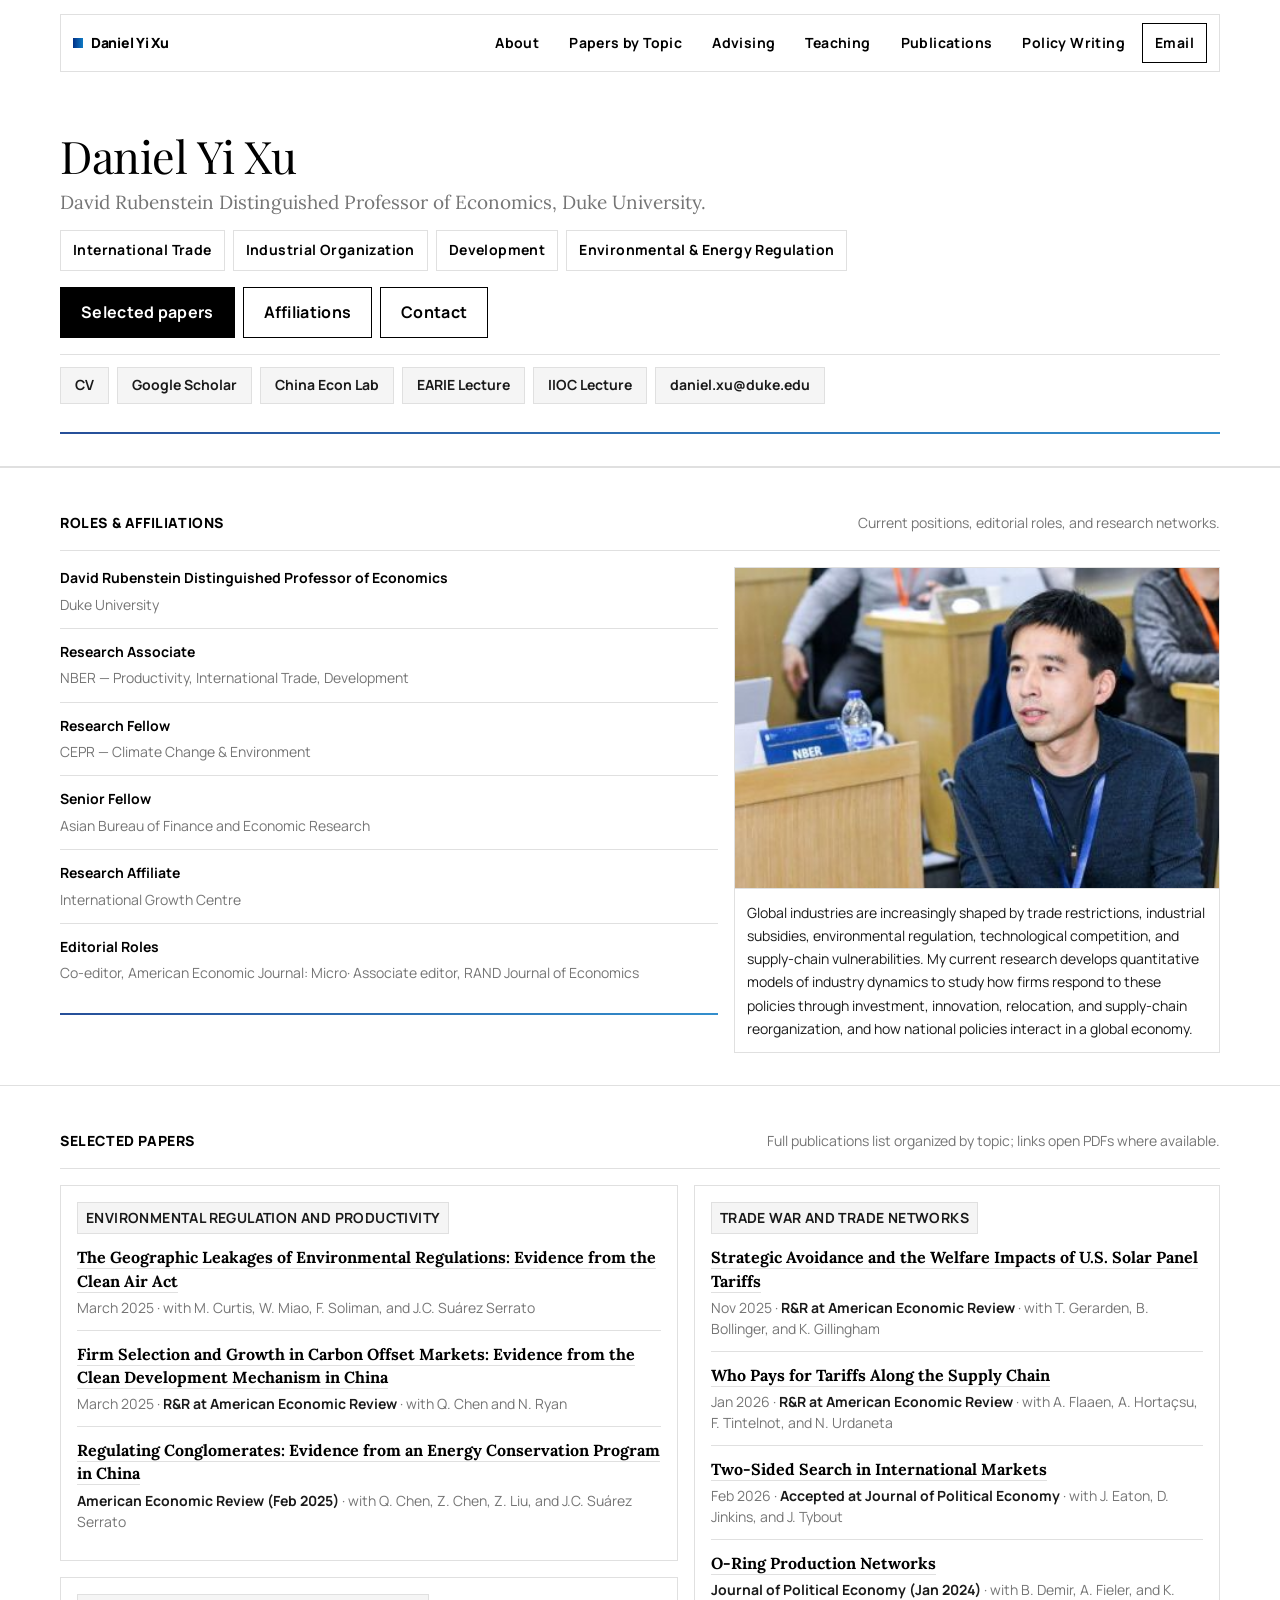
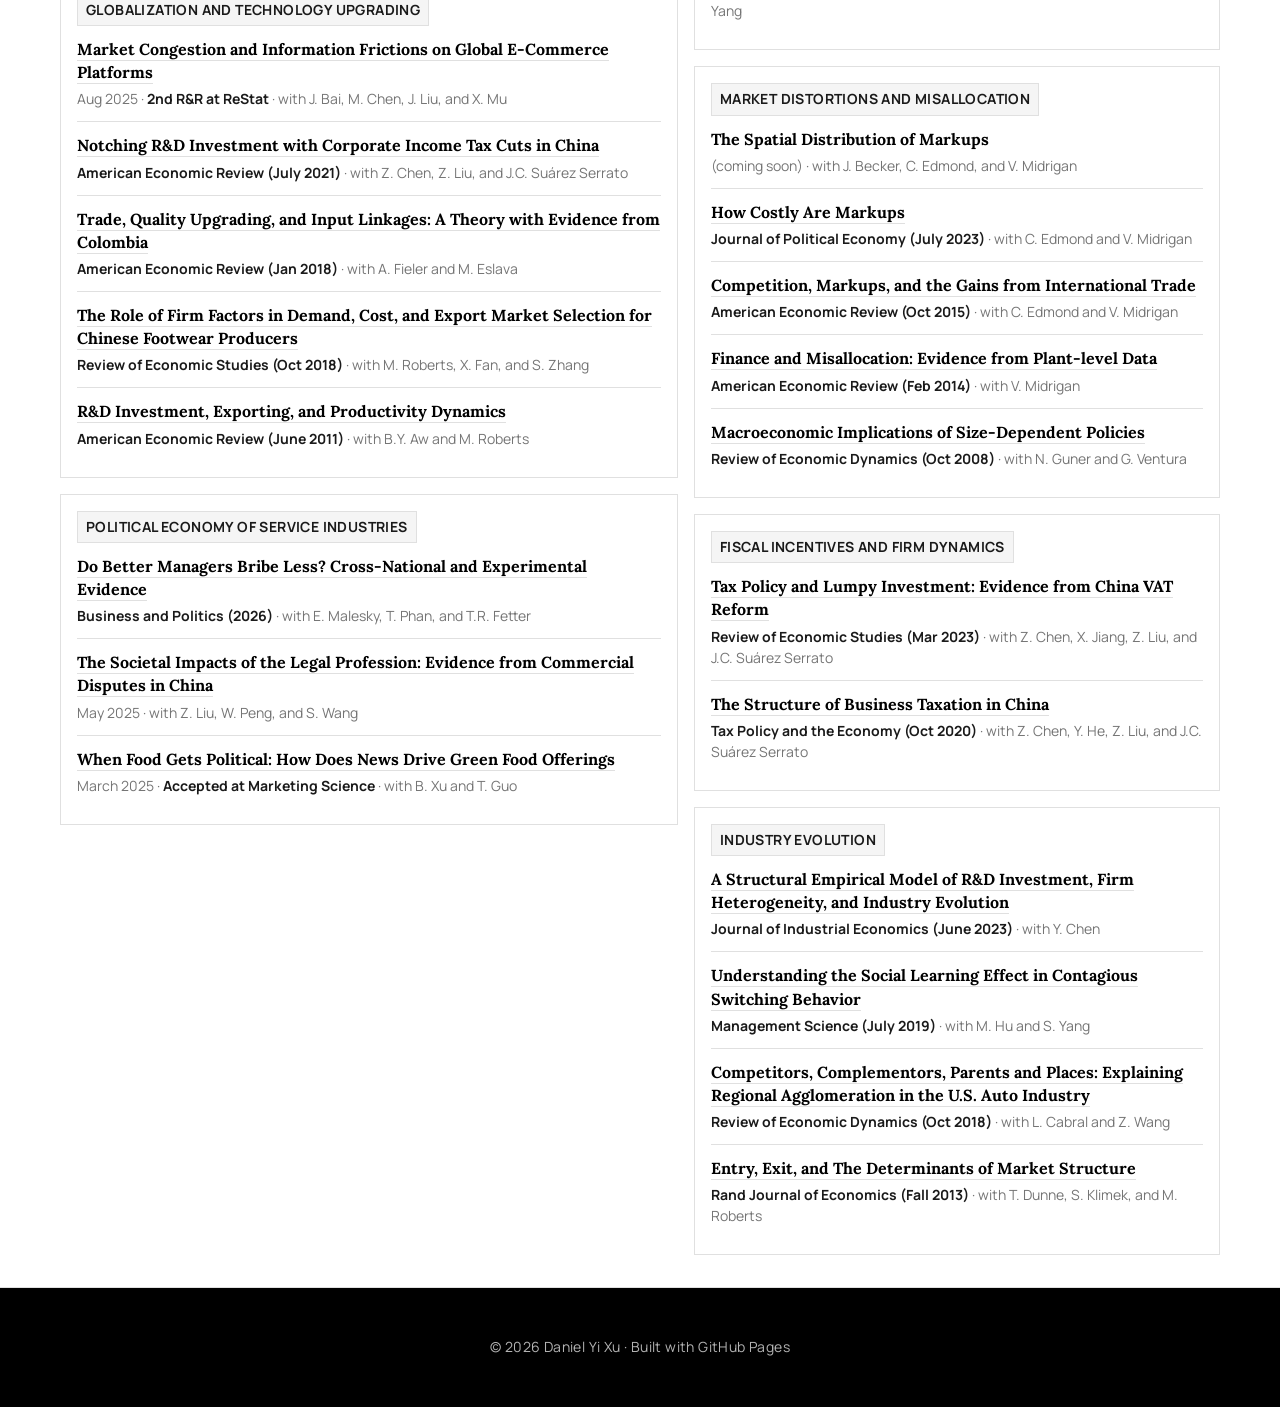
==== index.html @ 1429cb91 "Update homepage bio paragraph New text emphasizes current research on industry dynamics and policy i" ====
<!doctype html>
<html lang="en">
<head>
  <meta charset="utf-8" />
  <meta name="viewport" content="width=device-width,initial-scale=1" />
  <title>Daniel Yi Xu</title>
  <meta name="description" content="Research page of Daniel Yi Xu — International Trade, Industrial Organization, Development, and Environmental/Energy policy." />

  <meta property="og:type" content="website" />
  <meta property="og:title" content="Daniel Yi Xu" />
  <meta property="og:description" content="Research page of Daniel Yi Xu — International Trade, Industrial Organization, Development, and Environmental/Energy policy." />
  <meta property="og:url" content="https://www.danielyixu.com/" />
  <meta property="og:image" content="https://www.danielyixu.com/profile.jpg" />
  <meta name="twitter:card" content="summary" />
  <meta name="twitter:title" content="Daniel Yi Xu" />
  <meta name="twitter:description" content="Research page of Daniel Yi Xu — International Trade, Industrial Organization, Development, and Environmental/Energy policy." />
  <meta name="twitter:image" content="https://www.danielyixu.com/profile.jpg" />

  <link rel="preconnect" href="https://fonts.googleapis.com">
  <link rel="preconnect" href="https://fonts.gstatic.com" crossorigin>
  <link href="https://fonts.googleapis.com/css2?family=Lora:ital,wght@0,400;0,700;1,400&family=Manrope:wght@400;700;800&family=Playfair+Display:wght@400&display=swap" rel="stylesheet">
  <link rel="stylesheet" href="site.css">
</head>

<body>
  <!-- NAV -->
  <header aria-label="Site header">
    <div class="nav-bar">
      <div class="brand">
        <div class="sig" aria-hidden="true"></div>
        <div>
          <strong>Daniel Yi Xu</strong>
        </div>
      </div>

      <nav class="primary" aria-label="Primary navigation">
        <a class="link" href="#about">About</a>
        <a class="link" href="#selected">Papers by Topic</a>
        <a class="link" href="advising.html">Advising</a>
        <a class="link" href="teaching.html">Teaching</a>
        <a class="link" href="publication.html">Publications</a>
        <a class="link" href="vox.html">Policy Writing</a>
        <a class="link cta" href="mailto:daniel.xu@duke.edu">Email</a>
      </nav>

      <button class="menu-btn" id="menuBtn" type="button" aria-expanded="false" aria-controls="menuPanel">
        Menu <span aria-hidden="true">▾</span>
      </button>
    </div>

    <div class="menu-panel" id="menuPanel" role="navigation" aria-label="Mobile navigation">
      <a href="#about">About</a>
      <a href="#selected">Papers by Topic</a>
      <a href="advising.html">Advising</a>
      <a href="teaching.html">Teaching</a>
      <a href="publication.html">Publications</a>
      <a href="vox.html">Policy Writing</a>
      <a href="mailto:daniel.xu@duke.edu">Email</a>
    </div>
  </header>

  <!-- HERO -->
  <section class="page-hero" id="about" aria-label="Hero">
    <div class="wrap">
      <h1>Daniel Yi Xu</h1>
      <p class="subtitle">David Rubenstein Distinguished Professor of Economics, Duke University.</p>
  
      <div class="chips" aria-label="Research areas">
        <span class="chip">International Trade</span>
        <span class="chip">Industrial Organization</span>
        <span class="chip">Development</span>
        <span class="chip">Environmental &amp; Energy Regulation</span>
      </div>
  
      <div class="cta-row" aria-label="Primary actions">
        <a class="btn primary" href="#selected">Selected papers</a>
        <a class="btn" href="#roles">Affiliations</a>
        <a class="btn" href="mailto:daniel.xu@duke.edu">Contact</a>
      </div>
  
      <div class="quick-links" aria-label="Quick links">
        <a href="https://www.dropbox.com/scl/fi/76xv6l2modtq552n6atn6/CV-2025.pdf?rlkey=frd6xunjg8irxploxwblpm6ug&dl=0" target="_blank" rel="noopener">CV</a>
        <a href="https://scholar.google.com/citations?hl=en&user=yP1gSLEAAAAJ" target="_blank" rel="noopener">Google Scholar</a>
        <a href="https://chinaeconlab.org/" target="_blank" rel="noopener">China Econ Lab</a>
        <a href="https://www.dropbox.com/scl/fi/tnbmuvip0dgphobhp3ech/EARIE_2025.pdf?rlkey=k5ytcyd1pe9dzypoe61h0j3s8&dl=0" target="_blank" rel="noopener">EARIE Lecture</a>
        <a href="https://www.dropbox.com/scl/fi/3xxccjgk2twx7mvds9or1/IO_for_IP.pdf?rlkey=bisu82vdw3x95vsv0xvleabgj&dl=0" target="_blank" rel="noopener">IIOC Lecture</a>
        <a href="mailto:daniel.xu@duke.edu">daniel.xu@duke.edu</a>
      </div>
  
      <div class="color-rule" aria-hidden="true"></div>
    </div>
  </section>

  <!-- ROLES -->
  <section class="block" id="roles" aria-label="Roles and affiliations">
    <div class="wrap">
      <div class="section-head">
        <h2>Roles &amp; Affiliations</h2>
        <div class="hint">Current positions, editorial roles, and research networks.</div>
      </div>

      <div class="roles-grid">
        <div>
          <div class="role">
            <div class="t">David Rubenstein Distinguished Professor of Economics</div>
            <div class="m">Duke University</div>
          </div>

          <div class="role">
            <div class="t">Research Associate</div>
            <div class="m">NBER — Productivity, International Trade, Development</div>
          </div>

          <div class="role">
            <div class="t">Research Fellow</div>
            <div class="m">CEPR — Climate Change &amp; Environment</div>
          </div>

          <div class="role">
            <div class="t">Senior Fellow</div>
            <div class="m">Asian Bureau of Finance and Economic Research</div>
          </div>

          <div class="role">
            <div class="t">Research Affiliate</div>
            <div class="m">International Growth Centre</div>
          </div>

          <div class="role">
            <div class="t">Editorial Roles</div>
            <div class="m">
              Co-editor, American Economic Journal: Micro· Associate editor, RAND Journal of Economics
            </div>
          </div>

          <div class="color-rule" aria-hidden="true"></div>
        </div>

        <aside class="media-card" aria-label="Profile image">
          <img
            src="profile.jpg"
            alt="Profile image"
          />
          <!--
          <p>My research uses large-scale micro-level data and structural industrial organization methods to study important questions at the intersection of international trade, innovation, and environmental policy. More recently, much of my work has integrated evidence from quasi-experiments and randomized controlled trials into quantitative analysis.</p>
          -->
          <p>Global industries are increasingly shaped by trade restrictions, industrial subsidies, environmental regulation, technological competition, and supply-chain vulnerabilities. My current research develops quantitative models of industry dynamics to study how firms respond to these policies through investment, innovation, relocation, and supply-chain reorganization, and how national policies interact in a global economy.</p>
        </aside>
      </div>
    </div>
  </section>

  <!-- SELECTED PAPERS -->
  <section class="block" id="selected" aria-label="Selected papers">
    <div class="wrap">
      <div class="section-head">
        <h2>Selected papers</h2>
        <div class="hint">Full publications list organized by topic; links open PDFs where available.</div>
      </div>

      <div class="grid-2">
        <div class = "col">
          <div class="card">
            <h3><span class="tagline">Environmental Regulation and Productivity</span></h3>

            <div class="paper">
              <strong><a href="https://www.dropbox.com/scl/fi/66egddln357pbzr5ghvll/Curtis-Miao-Soliman-Serrato-Xu.pdf?rlkey=7dfniqgoqafbxi16xmu1zkfhc&dl=0" target="_blank" rel="noopener">The Geographic Leakages of Environmental Regulations: Evidence from the Clean Air Act</a></strong>
              <div class="meta">March 2025 · with M. Curtis, W. Miao, F. Soliman, and J.C. Suárez Serrato</div>
            </div>

            <div class="paper">
              <strong><a href="https://www.dropbox.com/scl/fi/vxu24aed3d02slluqds3m/Chen-Ryan-Xu.pdf?rlkey=q05k4uuviscj35edgf07rmm74&dl=0" target="_blank" rel="noopener">Firm Selection and Growth in Carbon Offset Markets: Evidence from the Clean Development Mechanism in China</a></strong>
              <div class="meta">March 2025 · <span class="journal">R&amp;R at American Economic Review</span> · with Q. Chen and N. Ryan</div>
            </div>

            <div class="paper">
              <strong><a href="https://www.dropbox.com/s/5w7e0ppbywzbqw0/Chen-Chen-Liu-Serrato-Xu.pdf" target="_blank" rel="noopener">Regulating Conglomerates: Evidence from an Energy Conservation Program in China</a></strong>
              <div class="meta"><span class="journal">American Economic Review (Feb 2025)</span> · with Q. Chen, Z. Chen, Z. Liu, and J.C. Suárez Serrato</div>
            </div>
            
   <!--
            <div class="paper">
              <strong><a href="https://www.dropbox.com/scl/fi/d9w14ecmbeonfjw84sava/Gerarden-Reguant-Xu.pdf?rlkey=osh80m33f74ni5t6fv38bbr6t&dl=0" target="_blank" rel="noopener">The Role of Industrial Policy in the Renewable Energy Sector</a></strong>
              <div class="meta"><span class="journal">Environmental &amp; Energy Policy and the Economy (2025)</span> · with T. Gerarden and M. Reguant</div>
            </div>

            <div class="paper">
              <strong><a href="https://www.dropbox.com/s/kkx1zskipgltati/Chen-Chen-Liu-Serrato-Xu-AEAPP.pdf" target="_blank" rel="noopener">Industrial Energy Regulation: The Role of Business Conglomerates in China</a></strong>
              <div class="meta"><span class="journal">American Economic Review, Papers &amp; Proceedings (May 2021)</span> · with Q. Chen, Z. Chen, Z. Liu, and J.C. Suárez Serrato</div>
            </div>
    -->  
          </div>

          <div class="card">
            <h3><span class="tagline">Globalization and Technology Upgrading </span></h3>

            <div class="paper">
              <strong><a href="https://www.dropbox.com/scl/fi/9sdbjlqqsr40at2hhdz5x/Bai-Chen-Liu-Mu-Xu-2025.pdf?rlkey=86dlleu9sfmfxmcr73o5r24b8&dl=0" target="_blank" rel="noopener">Market Congestion and Information Frictions on Global E-Commerce Platforms</a></strong>
              <div class="meta">Aug 2025 · <span class="journal">2nd R&amp;R at ReStat</span> · with J. Bai, M. Chen, J. Liu, and X. Mu</div>
            </div>
  
            <div class="paper">
              <strong><a href="https://www.dropbox.com/s/5w6fu9zrix1i27e/Chen-Liu-Serrato-Xu.pdf?dl=0" target="_blank" rel="noopener">Notching R&amp;D Investment with Corporate Income Tax Cuts in China</a></strong>
              <div class="meta"><span class="journal">American Economic Review (July 2021)</span> · with Z. Chen, Z. Liu, and J.C. Suárez Serrato</div>
            </div>

            <div class="paper">
              <strong><a href="https://www.dropbox.com/s/5pneew9jqtz3zbf/Fieler-Eslava-Xu-2018.pdf" target="_blank" rel="noopener">Trade, Quality Upgrading, and Input Linkages: A Theory with Evidence from Colombia</a></strong>
              <div class="meta"><span class="journal">American Economic Review (Jan 2018)</span> · with A. Fieler and M. Eslava</div>
            </div>

            <div class="paper">
              <strong><a href="https://www.dropbox.com/s/a79tfm7k8g9sbz3/Roberts-Xu-Fan-Zhang-2018.pdf" target="_blank" rel="noopener">The Role of Firm Factors in Demand, Cost, and Export Market Selection for Chinese Footwear Producers</a></strong>
              <div class="meta"><span class="journal">Review of Economic Studies (Oct 2018)</span> · with M. Roberts, X. Fan, and S. Zhang</div>
            </div>

            <div class="paper">
              <strong><a href="https://www.dropbox.com/s/4ytzwm35we09bz8/Aw-Roberts-Xu-2011.pdf" target="_blank" rel="noopener">R&amp;D Investment, Exporting, and Productivity Dynamics</a></strong>
              <div class="meta"><span class="journal">American Economic Review (June 2011)</span> · with B.Y. Aw and M. Roberts</div>
            </div>
  <!--
            <div class="paper">
              <strong><a href="https://academic.oup.com/wber/article-abstract/25/3/543/1727366" target="_blank" rel="noopener">Entrepreneurship and the Extensive Margin in Export Growth</a></strong>
              <div class="meta"><span class="journal">World Bank Economic Review (July 2011)</span> · with D. Lederman and A. Rodriguez-Clare</div>
            </div>

            <div class="paper">
              <strong><a href="https://www.dropbox.com/s/7jlo8svo5ow709v/Aw-Roberts-Xu-2008.pdf" target="_blank" rel="noopener">R&amp;D Investment, Export, and the Evolution of Firm Productivity</a></strong>
              <div class="meta"><span class="journal">American Economic Review, Papers &amp; Proceedings (May 2008)</span> · with B.Y. Aw and M. Roberts</div>
            </div>
   -->
        </div>
         
        <div class="card">
            <h3><span class="tagline">Political Economy of Service Industries</span></h3>

            <div class="paper">
              <strong><a href="https://www.dropbox.com/scl/fi/1tlkv1261kbm4f1e3axw3/Malesky-Phan-Xu-Fetter-2026.pdf?rlkey=p43mludgoepfj3zyx5iz1td4u&dl=0" target="_blank" rel="noopener">Do Better Managers Bribe Less? Cross-National and Experimental Evidence</a></strong>
              <div class="meta"><span class="journal">Business and Politics (2026)</span> · with E. Malesky, T. Phan, and T.R. Fetter</div>
            </div>

            <div class="paper">
              <strong><a href="https://www.dropbox.com/scl/fi/tlrn7v82snosxf5euajpj/Liu-Peng-Wang-Xu.pdf?rlkey=gu00r8h4pd4895luykmpth3h5&dl=0" target="_blank" rel="noopener">The Societal Impacts of the Legal Profession: Evidence from Commercial Disputes in China</a></strong>
              <div class="meta">May 2025 · with Z. Liu, W. Peng, and S. Wang</div>
            </div>

            <div class="paper">
              <strong><a href="https://www.dropbox.com/scl/fi/27dqdmos1nhc8t1zcyhc9/Xu-Guo-Xu.pdf?rlkey=47fl32or9pz91ksu6t06klm4z&dl=0" target="_blank" rel="noopener">When Food Gets Political: How Does News Drive Green Food Offerings</a></strong>
              <div class="meta">March 2025 · <span class="journal">Accepted at Marketing Science</span> · with B. Xu and T. Guo</div>
            </div>
          </div>
            
        </div>

       <div class = "col">
         <div class="card">
            <h3><span class="tagline">Trade War and Trade Networks </span></h3>

            <div class="paper">
              <strong><a href="https://www.dropbox.com/scl/fi/7evhsbxatctuc44k5bogt/Gerarden-Bollinger-Gillingham-Xu.pdf?rlkey=w2ykqo8bqxays176g9v3q47ey&dl=0" target="_blank" rel="noopener">Strategic Avoidance and the Welfare Impacts of U.S. Solar Panel Tariffs</a></strong>
              <div class="meta">Nov 2025 · <span class="journal">R&amp;R at American Economic Review</span> · with T. Gerarden, B. Bollinger, and K. Gillingham</div>
            </div>

            <div class="paper">
              <strong><a href="https://www.dropbox.com/scl/fi/q4km6chtuao8haac8t3a9/Flaaen-Hortacsu-Tintelnot-Urdaneta-Xu.pdf?rlkey=9o0e9k3jkscsz3tfsl76l9uct&dl=0" target="_blank" rel="noopener">Who Pays for Tariffs Along the Supply Chain</a></strong>
              <div class="meta">Jan 2026 · <span class="journal">R&amp;R at American Economic Review</span> · with A. Flaaen, A. Hortaçsu, F. Tintelnot, and N. Urdaneta</div>
            </div>

            <div class="paper">
              <strong><a href="https://www.dropbox.com/scl/fi/hex1r9aby8k5wrzuk0hx9/Eaton-Jinkins-Tybout-Xu.pdf?rlkey=tqwy8i9re3qlqbuuxtthgbdeb&dl=0" target="_blank" rel="noopener">Two-Sided Search in International Markets</a></strong>
              <div class="meta">Feb 2026 · <span class="journal">Accepted at Journal of Political Economy</span> · with J. Eaton, D. Jinkins, and J. Tybout</div>
            </div>

            <div class="paper">
              <strong><a href="https://www.dropbox.com/s/sjn6osk995ub8s4/Demir-Fieler-Xu-Yang.pdf" target="_blank" rel="noopener">O-Ring Production Networks</a></strong>
              <div class="meta"><span class="journal">Journal of Political Economy (Jan 2024)</span> · with B. Demir, A. Fieler, and K. Yang</div>
            </div>
   <!--
            <div class="paper">
              <strong><a href="https://www.dropbox.com/s/xnpvyv4hw5adphc/Fieler-Eslava-Xu-2015.pdf" target="_blank" rel="noopener">Indirect Input Linkages</a></strong>
              <div class="meta"><span class="journal">American Economic Review, Papers &amp; Proceedings (May 2015)</span> · with M. Eslava and A. Fieler</div>
            </div>
     -->
          </div>
         
          <div class="card">
            <h3><span class="tagline">Market Distortions and Misallocation </span></h3>

            <div class="paper">
              <strong>The Spatial Distribution of Markups</strong>
              <div class="meta">(coming soon) · with J. Becker, C. Edmond, and V. Midrigan</div>
            </div>

            <div class="paper">
              <strong><a href="https://www.dropbox.com/s/cujq8xhl6decdoa/Edmond-Midrigan-Xu-2022.pdf" target="_blank" rel="noopener">How Costly Are Markups</a></strong>
              <div class="meta"><span class="journal">Journal of Political Economy (July 2023)</span> · with C. Edmond and V. Midrigan</div>
            </div>

            <div class="paper">
              <strong><a href="https://www.dropbox.com/s/feu5417dscia5v5/Edmond-Midrigan-Xu-2015.pdf" target="_blank" rel="noopener">Competition, Markups, and the Gains from International Trade</a></strong>
              <div class="meta"><span class="journal">American Economic Review (Oct 2015)</span> · with C. Edmond and V. Midrigan</div>
            </div>

            <div class="paper">
              <strong><a href="https://www.dropbox.com/s/cpntw9qoemv0ffh/Midrigan-Xu-2014.pdf" target="_blank" rel="noopener">Finance and Misallocation: Evidence from Plant-level Data</a></strong>
              <div class="meta"><span class="journal">American Economic Review (Feb 2014)</span> · with V. Midrigan</div>
            </div>

            <div class="paper">
              <strong><a href="https://www.dropbox.com/s/q4iqs9lxxbqihh9/Guner-Ventura-Xu-2008.pdf" target="_blank" rel="noopener">Macroeconomic Implications of Size-Dependent Policies</a></strong>
              <div class="meta"><span class="journal">Review of Economic Dynamics (Oct 2008)</span> · with N. Guner and G. Ventura</div>
            </div>
   <!--
            <div class="paper">
              <strong><a href="https://www.dropbox.com/s/ou1o8d8semv0cha/Guner-Ventura-Xu-2006.pdf" target="_blank" rel="noopener">How Costly are Restrictions on Size</a></strong>
              <div class="meta"><span class="journal">Japan and the World Economy (2006)</span> · with N. Guner and G. Ventura</div>
            </div>
    -->
          </div>
          
         <div class="card" >
            <h3><span class="tagline">Fiscal Incentives and Firm Dynamics </span></h3>

            <div class="paper">
              <strong><a href="https://www.dropbox.com/s/e26buyoskjdc19c/Chen-Jiang-Liu-Serrato-Xu.pdf" target="_blank" rel="noopener">Tax Policy and Lumpy Investment: Evidence from China VAT Reform</a></strong>
              <div class="meta"><span class="journal">Review of Economic Studies (Mar 2023)</span> · with Z. Chen, X. Jiang, Z. Liu, and J.C. Suárez Serrato</div>
            </div>

            <div class="paper">
              <strong><a href="https://www.dropbox.com/s/o3247ec2jjnc2yn/Chen-He-Liu-Serrato-Xu.pdf" target="_blank" rel="noopener">The Structure of Business Taxation in China</a></strong>
              <div class="meta"><span class="journal">Tax Policy and the Economy (Oct 2020)</span> · with Z. Chen, Y. He, Z. Liu, and J.C. Suárez Serrato</div>
            </div>
         </div>


          <div class="card" >
            <h3><span class="tagline">Industry Evolution</span></h3>

            <div class="paper">
              <strong><a href="https://www.dropbox.com/s/mz0dti9tbighnr8/Chen-Xu-2022.pdf" target="_blank" rel="noopener">A Structural Empirical Model of R&amp;D Investment, Firm Heterogeneity, and Industry Evolution</a></strong>
              <div class="meta"><span class="journal">Journal of Industrial Economics (June 2023)</span> · with Y. Chen</div>
            </div>

            <div class="paper">
              <strong><a href="https://www.dropbox.com/s/pds9lahg5jdnybh/Hu-Yang-Xu-2018.pdf" target="_blank" rel="noopener">Understanding the Social Learning Effect in Contagious Switching Behavior</a></strong>
              <div class="meta"><span class="journal">Management Science (July 2019)</span> · with M. Hu and S. Yang</div>
            </div>

            <div class="paper">
              <strong><a href="https://www.dropbox.com/s/tu5pi64jwyda826/Cabral-Wang-Xu-2018.pdf" target="_blank" rel="noopener">Competitors, Complementors, Parents and Places: Explaining Regional Agglomeration in the U.S. Auto Industry</a></strong>
              <div class="meta"><span class="journal">Review of Economic Dynamics (Oct 2018)</span> · with L. Cabral and Z. Wang</div>
            </div>

            <div class="paper">
              <strong><a href="https://www.dropbox.com/s/lpfcy1r0lx6gm9g/Dunne-Klimek-Roberts-Xu-2013.pdf" target="_blank" rel="noopener">Entry, Exit, and The Determinants of Market Structure</a></strong>
              <div class="meta"><span class="journal">Rand Journal of Economics (Fall 2013)</span> · with T. Dunne, S. Klimek, and M. Roberts</div>
            </div>
     <!--
            <div class="paper">
              <strong><a href="https://www.dropbox.com/s/jnvupdquy5b8jvj/Dunne-Klimek-Roberts-Xu-2007.pdf" target="_blank" rel="noopener">The Dynamics of Market Structure and Market Size in Two Health Service Industries</a></strong>
              <div class="meta"><span class="journal">In Producer Dynamics (2007)</span> · with T. Dunne, S. Klimek, and M. Roberts</div>
            </div>
          </div>
       -->
            
        </div>
    </div>
  </section>

  <footer>
    <div>© <span id="y"></span> Daniel Yi Xu · Built with GitHub Pages</div>
  </footer>

  <script>
    // Single-file JS: mobile menu + smooth scroll offset + year
    (function(){
      const y = document.getElementById("y");
      if (y) y.textContent = String(new Date().getFullYear());

      const btn = document.getElementById("menuBtn");
      const panel = document.getElementById("menuPanel");

      function closeMenu(){
        if (!panel || !btn) return;
        panel.classList.remove("open");
        btn.setAttribute("aria-expanded","false");
      }

      if (btn && panel){
        btn.addEventListener("click", () => {
          const open = panel.classList.toggle("open");
          btn.setAttribute("aria-expanded", String(open));
        });

        document.addEventListener("click", (e) => {
          const t = e.target;
          if (!t) return;
          const inside = panel.contains(t) || btn.contains(t);
          if (!inside) closeMenu();
        });

        panel.querySelectorAll("a").forEach(a => a.addEventListener("click", closeMenu));
      }

      // smooth scroll with header offset
      function headerOffset(){
        const bar = document.querySelector(".nav-bar");
        if (!bar) return 0;
        const r = bar.getBoundingClientRect();
        return Math.ceil(r.height + 26);
      }

      document.querySelectorAll('a[href^="#"]').forEach(a => {
        a.addEventListener("click", (ev) => {
          const href = a.getAttribute("href");
          if (!href || href.length < 2) return;
          const el = document.querySelector(href);
          if (!el) return;
          ev.preventDefault();
          const top = el.getBoundingClientRect().top + window.scrollY - headerOffset();
          window.scrollTo({ top, behavior:"smooth" });
          closeMenu();
        });
      });
    })();
  </script>
</body>
</html>
---- site.css ----
/* ============================================================
   site.css — Universal stylesheet for danielxu.github.io
   Wired-inspired editorial redesign
   Fonts: Playfair Display (display), Lora (body serif), Manrope (sans/UI)
   ============================================================ */

/* ---- Google Fonts import (add this ONE link tag in <head>) ---
   <link rel="preconnect" href="https://fonts.googleapis.com">
   <link rel="preconnect" href="https://fonts.gstatic.com" crossorigin>
   <link href="https://fonts.googleapis.com/css2?family=Lora:ital,wght@0,400;0,700;1,400&family=Manrope:wght@400;700;800&family=Playfair+Display:wght@400&display=swap" rel="stylesheet">
   ---------------------------------------------------------------- */

/* ============================================================
   Design tokens
   ============================================================ */
:root {
  --ink:         #000000;
  --ink-soft:    #1a1a1a;
  --body:        #757575;
  --hairline:    #e0e0e0;
  --canvas:      #ffffff;
  --canvas-soft: #f5f5f5;
  --link:        #057dbc;

  --duke-1: #003087;
  --duke-2: #0F7BC4;

  --f-display: "Playfair Display", "Times New Roman", Georgia, serif;
  --f-serif:   Lora, "Source Serif Pro", Georgia, "Times New Roman", serif;
  --f-sans:    Manrope, "Helvetica Neue", Helvetica, Arial, sans-serif;

  --t-hero:    clamp(2.4rem, 5vw, 4rem);
  --t-lg:      clamp(1.8rem, 3.5vw, 3rem);
  --t-md:      clamp(1.4rem, 2.5vw, 2rem);
  --t-sm:      clamp(1.1rem, 1.8vw, 1.625rem);
  --t-xs:      1.25rem;
  --t-body-lg: 1.1875rem;
  --t-body:    1rem;
  --t-ui:      1.0625rem;
  --t-sm-ui:   0.875rem;
  --t-byline:  0.795rem;
  --t-caption: 0.75rem;
  --t-btn:     1rem;

  --sp-xxs: 2px;
  --sp-xs:  4px;
  --sp-sm:  8px;
  --sp-md:  12px;
  --sp-lg:  16px;
  --sp-xl:  20px;
  --sp-2xl: 24px;
  --sp-3xl: 32px;
  --sp-4xl: 48px;

  --maxw:   1160px;
  --gutter: clamp(16px, 3vw, 24px);
}

/* ============================================================
   Reset & base
   ============================================================ */
*, *::before, *::after { box-sizing: border-box; }
html, body { height: 100%; }
html { scroll-behavior: smooth; }

body {
  margin: 0;
  background: var(--canvas);
  color: var(--ink);
  font-family: var(--f-sans);
  font-size: var(--t-body);
  line-height: 1.6;
  -webkit-font-smoothing: antialiased;
  -moz-osx-font-smoothing: grayscale;
  overflow-x: hidden;
}

a { color: inherit; text-decoration: none; }
a:hover { text-decoration: underline; text-underline-offset: 3px; }

/* ============================================================
   Layout helpers
   ============================================================ */
.wrap {
  width: min(var(--maxw), calc(100% - var(--gutter) * 2));
  margin: 0 auto;
}

.grid-2 {
  display: grid;
  grid-template-columns: 1.08fr 0.92fr;
  gap: var(--sp-lg);
  align-items: start;
}
.grid-2 > .col {
  display: flex;
  flex-direction: column;
  gap: var(--sp-lg);
}
@media (max-width: 980px) {
  .grid-2 { grid-template-columns: 1fr; }
}

/* ============================================================
   Navigation
   ============================================================ */
header {
  position: fixed;
  top: 14px;
  left: 0;
  right: 0;
  z-index: 1000;
  pointer-events: none;
}

.nav-bar {
  pointer-events: auto;
  /* slightly tighter on mobile so it doesn't overflow */
  width: min(var(--maxw), calc(100% - 24px));
  margin: 0 auto;
  display: flex;
  align-items: center;
  justify-content: space-between;
  gap: var(--sp-sm);
  padding: var(--sp-sm) var(--sp-md);
  border: 1px solid var(--hairline);
  background: rgba(255,255,255,.92);
  backdrop-filter: blur(12px);
  -webkit-backdrop-filter: blur(12px);
  border-radius: 0;
}

.brand {
  display: flex;
  align-items: center;
  gap: var(--sp-sm);
  /* NO min-width — let it shrink on mobile */
  flex-shrink: 1;
  min-width: 0;
}

.sig {
  width: 10px;
  height: 10px;
  background: linear-gradient(90deg, var(--duke-1), var(--duke-2));
  flex-shrink: 0;
}

.brand strong {
  font-family: var(--f-sans);
  font-weight: 800;
  font-size: var(--t-sm-ui);
  letter-spacing: -0.3px;
  white-space: nowrap;
  overflow: hidden;
  text-overflow: ellipsis;
}

nav.primary {
  display: flex;
  align-items: center;
  gap: var(--sp-xs);
  flex-wrap: wrap;
  justify-content: flex-end;
}

.link {
  font-family: var(--f-sans);
  font-weight: 700;
  font-size: var(--t-sm-ui);
  letter-spacing: 0.4px;
  padding: var(--sp-sm) var(--sp-md);
  border: 1px solid transparent;
  transition: border-color 0.1s, background 0.1s;
}
.link:hover {
  text-decoration: none;
  border-color: var(--hairline);
  background: var(--canvas);
}
.link.cta {
  border: 1px solid var(--ink);
  background: var(--canvas);
  border-radius: 0;
}
.link.cta:hover { background: var(--canvas-soft); }

.menu-btn {
  display: none;
  flex-shrink: 0;
  border: 1px solid var(--hairline);
  background: var(--canvas);
  padding: var(--sp-sm) var(--sp-md);
  font-family: var(--f-sans);
  font-weight: 800;
  font-size: var(--t-sm-ui);
  letter-spacing: 0.4px;
  cursor: pointer;
  border-radius: 0;
  white-space: nowrap;
}

@media (max-width: 980px) {
  nav.primary { display: none; }
  .menu-btn   { display: inline-flex; align-items: center; gap: var(--sp-sm); }
}

/* Mobile menu panel */
.menu-panel {
  pointer-events: auto;
  width: min(var(--maxw), calc(100% - 24px));
  margin: 10px auto 0;
  border: 1px solid var(--hairline);
  background: rgba(255,255,255,.96);
  backdrop-filter: blur(12px);
  -webkit-backdrop-filter: blur(12px);
  display: none;
  border-radius: 0;
  overflow: hidden;
}
.menu-panel.open { display: block; }
.menu-panel a {
  display: block;
  padding: var(--sp-md) var(--sp-lg);
  border-top: 1px solid var(--hairline);
  font-family: var(--f-sans);
  font-weight: 800;
  font-size: var(--t-sm-ui);
  letter-spacing: 0.4px;
  text-decoration: none;
  text-align: center;
}
.menu-panel a:first-child { border-top: 0; }
.menu-panel a:hover { background: var(--canvas-soft); }

/* ============================================================
   Page hero (Advising, Publications, Vox, Teaching)
   ============================================================ */
.page-hero {
  padding: calc(84px + var(--sp-4xl)) var(--gutter) var(--sp-3xl);
  border-bottom: 1px solid var(--hairline);
  background: var(--canvas);
}

.page-hero h1 {
  margin: 0 0 var(--sp-sm);
  font-family: var(--f-display);
  font-size: var(--t-lg);
  font-weight: 400;
  line-height: 1.05;
  letter-spacing: -0.4px;
}

.page-hero .subtitle {
  margin: 0 0 var(--sp-md);
  font-family: var(--f-serif);
  font-size: var(--t-body-lg);
  color: var(--body);
  max-width: 72ch;
  line-height: 1.65;
}

.color-rule {
  height: 2px;
  background: linear-gradient(90deg, var(--duke-1), var(--duke-2));
  margin: var(--sp-lg) 0 0;
  opacity: 0.85;
}

/* ============================================================
   Index hero (full-screen video)
   ============================================================ */
.hero {
  position: relative;
  display: flex;
  align-items: center;
  padding: calc(70px + var(--sp-lg)) var(--gutter) var(--sp-3xl);
  border-bottom: 1px solid var(--hairline);
  background: var(--canvas);
}

.hero-inner {
  width: 100%;
}

.hero-grid {
  display: grid;
  grid-template-columns: 1.25fr 0.75fr;
  gap: var(--sp-lg);
  align-items: end;
}
@media (max-width: 980px) {
  .hero-grid { grid-template-columns: 1fr; }
}

.hero h1 {
  margin: 0 0 var(--sp-sm);
  font-family: var(--f-display);
  font-size: var(--t-hero);
  font-weight: 400;
  line-height: 1.02;
  letter-spacing: -0.5px;
}

/* .subtitle used inside both hero and page-hero */
.subtitle {
  margin: 0 0 var(--sp-md);
  font-family: var(--f-serif);
  font-size: var(--t-body-lg);
  color: var(--ink-soft);
  max-width: 70ch;
  line-height: 1.65;
}

/* Research-area chips */
.chips {
  display: flex;
  flex-wrap: wrap;
  gap: var(--sp-sm);
  margin-top: var(--sp-sm);
}
.chip {
  font-family: var(--f-sans);
  font-weight: 700;
  font-size: var(--t-sm-ui);
  letter-spacing: 0.4px;
  padding: var(--sp-sm) var(--sp-md);
  border: 1px solid var(--hairline);
  background: var(--canvas);
  border-radius: 0;
}

/* CTA / button rows */
.cta-row {
  display: flex;
  flex-wrap: wrap;
  gap: var(--sp-sm);
  margin-top: var(--sp-lg);
}

/* Quick-links panel in hero sidebar */
.panel {
  border: 1px solid var(--hairline);
  background: var(--canvas);
  padding: var(--sp-lg);
}
.panel h3 {
  margin: 0 0 var(--sp-md);
  font-family: var(--f-sans);
  font-size: var(--t-sm-ui);
  font-weight: 800;
  letter-spacing: 0.6px;
  text-transform: uppercase;
}
/* panel contact sub-block */
.panel-contact {
  margin-top: var(--sp-md);
  border-top: 1px solid var(--hairline);
  padding-top: var(--sp-md);
  font-family: var(--f-sans);
  font-size: var(--t-sm-ui);
  font-weight: 700;
  color: var(--ink-soft);
}
.panel-contact a {
  border-bottom: 1px solid var(--hairline);
  padding-bottom: 1px;
}
.panel-contact a:hover {
  border-bottom-color: var(--ink);
  text-decoration: none;
}

.list {
  margin: 0;
  padding: 0;
  list-style: none;
  font-family: var(--f-sans);
  font-size: var(--t-sm-ui);
  color: var(--ink-soft);
  display: flex;
  flex-wrap: wrap;
  gap: var(--sp-sm) var(--sp-xl);
}
.list li { margin: 0; }
.list a {
  border-bottom: 1px solid var(--hairline);
  padding-bottom: 1px;
}
.list a:hover { border-bottom-color: var(--ink); text-decoration: none; }

/* ============================================================
   Buttons
   ============================================================ */
.btn {
  display: inline-flex;
  align-items: center;
  gap: var(--sp-sm);
  padding: var(--sp-md) var(--sp-xl);
  border: 1px solid var(--ink);
  background: var(--canvas);
  font-family: var(--f-sans);
  font-weight: 700;
  font-size: var(--t-btn);
  letter-spacing: 0.3px;
  border-radius: 0;
  cursor: pointer;
  transition: background 0.1s, color 0.1s;
}
.btn:hover {
  text-decoration: none;
  background: var(--ink);
  color: var(--canvas);
}
.btn.primary {
  background: var(--ink);
  color: var(--canvas);
  border-color: var(--ink);
}
.btn.primary:hover {
  background: var(--ink-soft);
  border-color: var(--ink-soft);
}

.btn-row {
  display: flex;
  flex-wrap: wrap;
  gap: var(--sp-sm);
  margin-top: var(--sp-sm);
}
.top-actions {
  display: flex;
  flex-wrap: wrap;
  gap: var(--sp-sm);
  margin-top: var(--sp-md);
}

/* ============================================================
   Section heads
   ============================================================ */
main { padding: var(--sp-3xl) 0 var(--sp-xl); }

.section-head {
  display: flex;
  align-items: baseline;
  justify-content: space-between;
  gap: var(--sp-lg);
  padding: var(--sp-md) 0 var(--sp-lg);
  border-bottom: 1px solid var(--hairline);
  margin-bottom: var(--sp-lg);
}
.section-head h2 {
  margin: 0;
  font-family: var(--f-sans);
  font-size: var(--t-sm-ui);
  font-weight: 800;
  text-transform: uppercase;
  letter-spacing: 0.6px;
}
.section-head .hint {
  font-family: var(--f-sans);
  font-size: var(--t-sm-ui);
  color: var(--body);
  max-width: 72ch;
}
@media (max-width: 820px) {
  .section-head { flex-direction: column; align-items: flex-start; }
}

/* ============================================================
   Index page sections (Roles, Selected Papers)
   — these use <section class="block" id="roles/selected">
   — scoped so they DON'T get advising-block styling
   ============================================================ */
section.block {
  padding: var(--sp-3xl) 0;
  border-top: 1px solid var(--hairline);
  background: var(--canvas);
  /* NO border, NO margin-top — those belong to .advising-block */
}

/* ============================================================
   Cards (generic — Selected Papers)
   ============================================================ */
.card {
  border: 1px solid var(--hairline);
  background: var(--canvas);
  padding: var(--sp-lg);
}
.card h3 {
  margin: 0 0 var(--sp-md);
  font-family: var(--f-sans);
  font-weight: 800;
  font-size: var(--t-sm-ui);
  text-transform: uppercase;
  letter-spacing: 0.4px;
  display: flex;
  align-items: center;
  justify-content: space-between;
  gap: var(--sp-sm);
  flex-wrap: wrap;
}

.tagline {
  font-family: var(--f-sans);
  font-size: var(--t-sm-ui);
  font-weight: 700;
  letter-spacing: 0.4px;
  text-transform: uppercase;
  padding: var(--sp-xs) var(--sp-sm);
  border: 1px solid var(--hairline);
  background: var(--canvas-soft);
  color: var(--ink-soft);
  white-space: nowrap;
  border-radius: 0;
}

.callout {
  border: 1px solid var(--hairline);
  background: var(--canvas-soft);
  padding: var(--sp-md);
}
.callout strong {
  font-family: var(--f-sans);
  font-weight: 800;
  font-size: var(--t-sm-ui);
  letter-spacing: 0.4px;
}
.callout p {
  margin: var(--sp-sm) 0 0;
  font-family: var(--f-serif);
  font-size: var(--t-body);
  color: var(--ink-soft);
  line-height: 1.65;
}

.small {
  font-family: var(--f-sans);
  font-size: var(--t-sm-ui);
  color: var(--body);
  margin-top: var(--sp-md);
}

.bullets {
  margin: var(--sp-sm) 0 0;
  padding-left: var(--sp-lg);
  font-family: var(--f-serif);
  font-size: var(--t-body);
  color: var(--ink-soft);
  line-height: 1.65;
}
.bullets li { margin: var(--sp-sm) 0; }

/* ============================================================
   Papers (Selected Papers + Publications)
   ============================================================ */
.paper {
  padding: var(--sp-md) 0;
  border-top: 1px solid var(--hairline);
}
.paper:first-of-type { border-top: 0; padding-top: 0; }

.paper strong {
  display: block;
  font-family: var(--f-serif);
  font-weight: 700;
  font-size: var(--t-body);
  line-height: 1.45;
}
.paper strong a {
  border-bottom: 1px solid var(--hairline);
  padding-bottom: 1px;
}
.paper strong a:hover {
  border-bottom-color: var(--ink);
  text-decoration: none;
}

.meta {
  margin-top: var(--sp-xs);
  font-family: var(--f-sans);
  font-size: var(--t-sm-ui);
  color: var(--body);
  line-height: 1.5;
}
.journal {
  font-weight: 700;
  color: var(--ink-soft);
}

/* ============================================================
   Roles & Affiliations (index)
   ============================================================ */
.roles-grid {
  display: grid;
  grid-template-columns: 1.15fr 0.85fr;
  gap: var(--sp-lg);
  align-items: start;
}
@media (max-width: 980px) { .roles-grid { grid-template-columns: 1fr; } }

.role {
  border-top: 1px solid var(--hairline);
  padding: var(--sp-md) 0;
}
.role:first-child { border-top: 0; padding-top: 0; }
.role .t {
  font-family: var(--f-sans);
  font-weight: 700;
  font-size: var(--t-sm-ui);
}
.role .m {
  font-family: var(--f-sans);
  font-size: var(--t-sm-ui);
  color: var(--body);
  margin-top: var(--sp-xs);
}

.media-card {
  border: 1px solid var(--hairline);
  background: var(--canvas);
  overflow: hidden;
}
.media-card img {
  width: 100%;
  height: 320px;
  object-fit: cover;
  display: block;
}
.media-card p {
  padding: var(--sp-md);
  border-top: 1px solid var(--hairline);
  font-family: var(--f-sans);
  font-size: var(--t-sm-ui);
  color: var(--ink-soft);
  line-height: 1.65;
  margin: 0;
}

/* ============================================================
   Year blocks (Publications page)
   ============================================================ */
.year-block {
  border: 1px solid var(--hairline);
  background: var(--canvas);
  margin-bottom: var(--sp-lg);
}
.year-head {
  display: flex;
  align-items: center;
  justify-content: space-between;
  gap: var(--sp-md);
  padding: var(--sp-md);
  border-bottom: 1px solid var(--hairline);
  background: var(--canvas-soft);
}
.year-head strong {
  font-family: var(--f-display);
  font-weight: 400;
  font-size: var(--t-sm);
  letter-spacing: -0.3px;
}
.year-head span {
  font-family: var(--f-sans);
  font-size: var(--t-sm-ui);
  color: var(--body);
  font-weight: 700;
}
.year-block .paper { padding: var(--sp-md); border-top: 1px solid var(--hairline); }
.year-block .paper:first-of-type { border-top: 0; padding-top: var(--sp-md); }

/* ============================================================
   Advising page — advisor block container
   (deliberately a different class from section.block)
   ============================================================ */
.advising-block {
  border: 1px solid var(--hairline);
  background: var(--canvas);
  margin-top: var(--sp-lg);
}
.block-head {
  display: flex;
  align-items: center;
  justify-content: space-between;
  gap: var(--sp-md);
  padding: var(--sp-md);
  border-bottom: 1px solid var(--hairline);
  background: var(--canvas-soft);
}
.block-head strong {
  font-family: var(--f-sans);
  font-weight: 800;
  font-size: var(--t-sm-ui);
  letter-spacing: 0.2px;
}
.block-head span {
  font-family: var(--f-sans);
  font-size: var(--t-sm-ui);
  color: var(--body);
  font-weight: 700;
}

.subhead {
  padding: var(--sp-md) var(--sp-lg) 0;
  font-family: var(--f-sans);
  font-weight: 800;
  font-size: var(--t-sm-ui);
  letter-spacing: 0.6px;
  text-transform: uppercase;
  color: var(--ink-soft);
  border-top: 1px solid var(--hairline);
  margin-top: var(--sp-sm);
}
.subhead:first-of-type { border-top: 0; }

.list-rows { padding: var(--sp-sm) var(--sp-lg) var(--sp-lg); }

.row {
  display: grid;
  grid-template-columns: 1fr 1fr;
  gap: var(--sp-lg);
  padding: var(--sp-md) 0;
  border-top: 1px solid var(--hairline);
}
.row:first-child { border-top: 0; padding-top: 0; }

.cell {
  font-family: var(--f-sans);
  font-size: var(--t-sm-ui);
  color: var(--ink-soft);
  line-height: 1.5;
}
.cell b { color: var(--ink); }
.star { font-weight: 800; color: var(--ink); }

@media (max-width: 700px) { .row { grid-template-columns: 1fr; } }

/* ============================================================
   Policy Writing (Vox) page
   ============================================================ */
.platform-section { margin-bottom: var(--sp-3xl); }

.platform-badge {
  display: inline-block;
  font-family: var(--f-sans);
  font-size: var(--t-caption);
  font-weight: 800;
  text-transform: uppercase;
  letter-spacing: 0.6px;
  padding: var(--sp-xxs) var(--sp-sm);
  border: 1px solid currentColor;
  border-radius: 0;
  margin-bottom: var(--sp-sm);
}
.badge-voxeu    { color: #2b5be8; background: rgba(43,91,232,.06); }
.badge-voxchina { color: #c0392b; background: rgba(192,57,43,.06); }
.badge-voxdev   { color: #117a65; background: rgba(17,122,101,.06); }
.badge-bfi      { color: #6d3a9c; background: rgba(109,58,156,.06); }
.badge-nber     { color: #b5451b; background: rgba(181,69,27,.06); }

.vox-article {
  border-top: 1px solid var(--hairline);
  padding: var(--sp-lg) 0;
  background: var(--canvas);
}
.vox-article:first-child { border-top: 0; padding-top: 0; }

.vox-article h3 {
  margin: 0 0 var(--sp-xs);
  font-family: var(--f-serif);
  font-weight: 700;
  font-size: var(--t-body-lg);
  line-height: 1.35;
}
.vox-article h3 a {
  border-bottom: 1px solid var(--hairline);
  padding-bottom: 1px;
}
.vox-article h3 a:hover {
  border-bottom-color: var(--ink);
  text-decoration: none;
}
.vox-meta {
  font-family: var(--f-sans);
  font-size: var(--t-sm-ui);
  color: var(--body);
  margin-bottom: var(--sp-sm);
  letter-spacing: 0.2px;
}
.vox-desc {
  font-family: var(--f-serif);
  font-size: var(--t-body);
  color: var(--ink-soft);
  line-height: 1.65;
  margin: 0 0 var(--sp-sm);
}
.paper-link {
  display: inline-flex;
  align-items: center;
  gap: var(--sp-xs);
  font-family: var(--f-sans);
  font-size: var(--t-sm-ui);
  font-weight: 700;
  color: var(--link);
  border-bottom: 1px solid rgba(5,125,188,.3);
  padding-bottom: 1px;
}
.paper-link::before { content: "→"; font-size: 0.9em; }
.paper-link:hover { border-bottom-color: var(--link); text-decoration: none; }

/* ============================================================
   Teaching page
   ============================================================ */
.teaching-list { list-style: none; margin: 0; padding: 0; }
.teaching-list li {
  padding: var(--sp-md) 0;
  border-top: 1px solid var(--hairline);
  font-family: var(--f-sans);
  font-size: var(--t-sm-ui);
}
.teaching-list li:first-child { border-top: 0; }
.teaching-list strong { font-weight: 800; }

/* ============================================================
   Footer
   ============================================================ */
footer {
  padding: var(--sp-4xl) 0;
  border-top: 1px solid var(--hairline);
  background: var(--ink);
  color: rgba(255,255,255,.7);
  font-family: var(--f-sans);
  font-weight: 400;
  font-size: var(--t-sm-ui);
  letter-spacing: 0.4px;
  text-align: center;
}
footer a { color: rgba(255,255,255,.55); }
footer a:hover { color: #fff; text-decoration: none; }

/* ============================================================
   Focus / accessibility
   ============================================================ */
:focus-visible {
  outline: 2px solid var(--link);
  outline-offset: 3px;
}

/* ============================================================
   Mobile ≤ 600px
   ============================================================ */
@media (max-width: 600px) {
  /* Tighter side margin */
  .wrap,
  .nav-bar,
  .menu-panel { width: calc(100% - 24px); }

  /* Button rows stack vertically */
  .cta-row,
  .btn-row,
  .top-actions { flex-direction: column; }
  .cta-row .btn,
  .btn-row .btn,
  .top-actions .btn { width: 100%; justify-content: center; }

  /* Block / year heads stack */
  .block-head { flex-direction: column; align-items: flex-start; gap: var(--sp-xs); }
  .year-head  { flex-direction: column; align-items: flex-start; gap: 2px; }

  /* Card headers allow wrapping */
  .card h3  { flex-direction: column; align-items: flex-start; }
  .tagline  { white-space: normal; font-size: 0.82rem; }

  /* Chips smaller */
  .chip { font-size: 0.82rem; padding: var(--sp-xs) var(--sp-sm); }
}

/* ============================================================
   Reduced motion
   ============================================================ */
@media (prefers-reduced-motion: reduce) {
  html { scroll-behavior: auto; }
  *, *::before, *::after { transition: none !important; }
}

/* Quick links row in hero */
.quick-links {
  display: flex;
  flex-wrap: wrap;
  gap: 8px;
  margin-top: 16px;
  padding: 12px 0;
  border-top: 1px solid #e0e0e0;
}
.quick-links a {
  font-family: Manrope, sans-serif;
  font-size: 0.875rem;
  font-weight: 700;
  color: #1a1a1a;
  padding: 6px 14px;
  border: 1px solid #e0e0e0;
  background: #f5f5f5;
}
.quick-links a:hover {
  background: #000;
  color: #fff;
  border-color: #000;
  text-decoration: none;
}
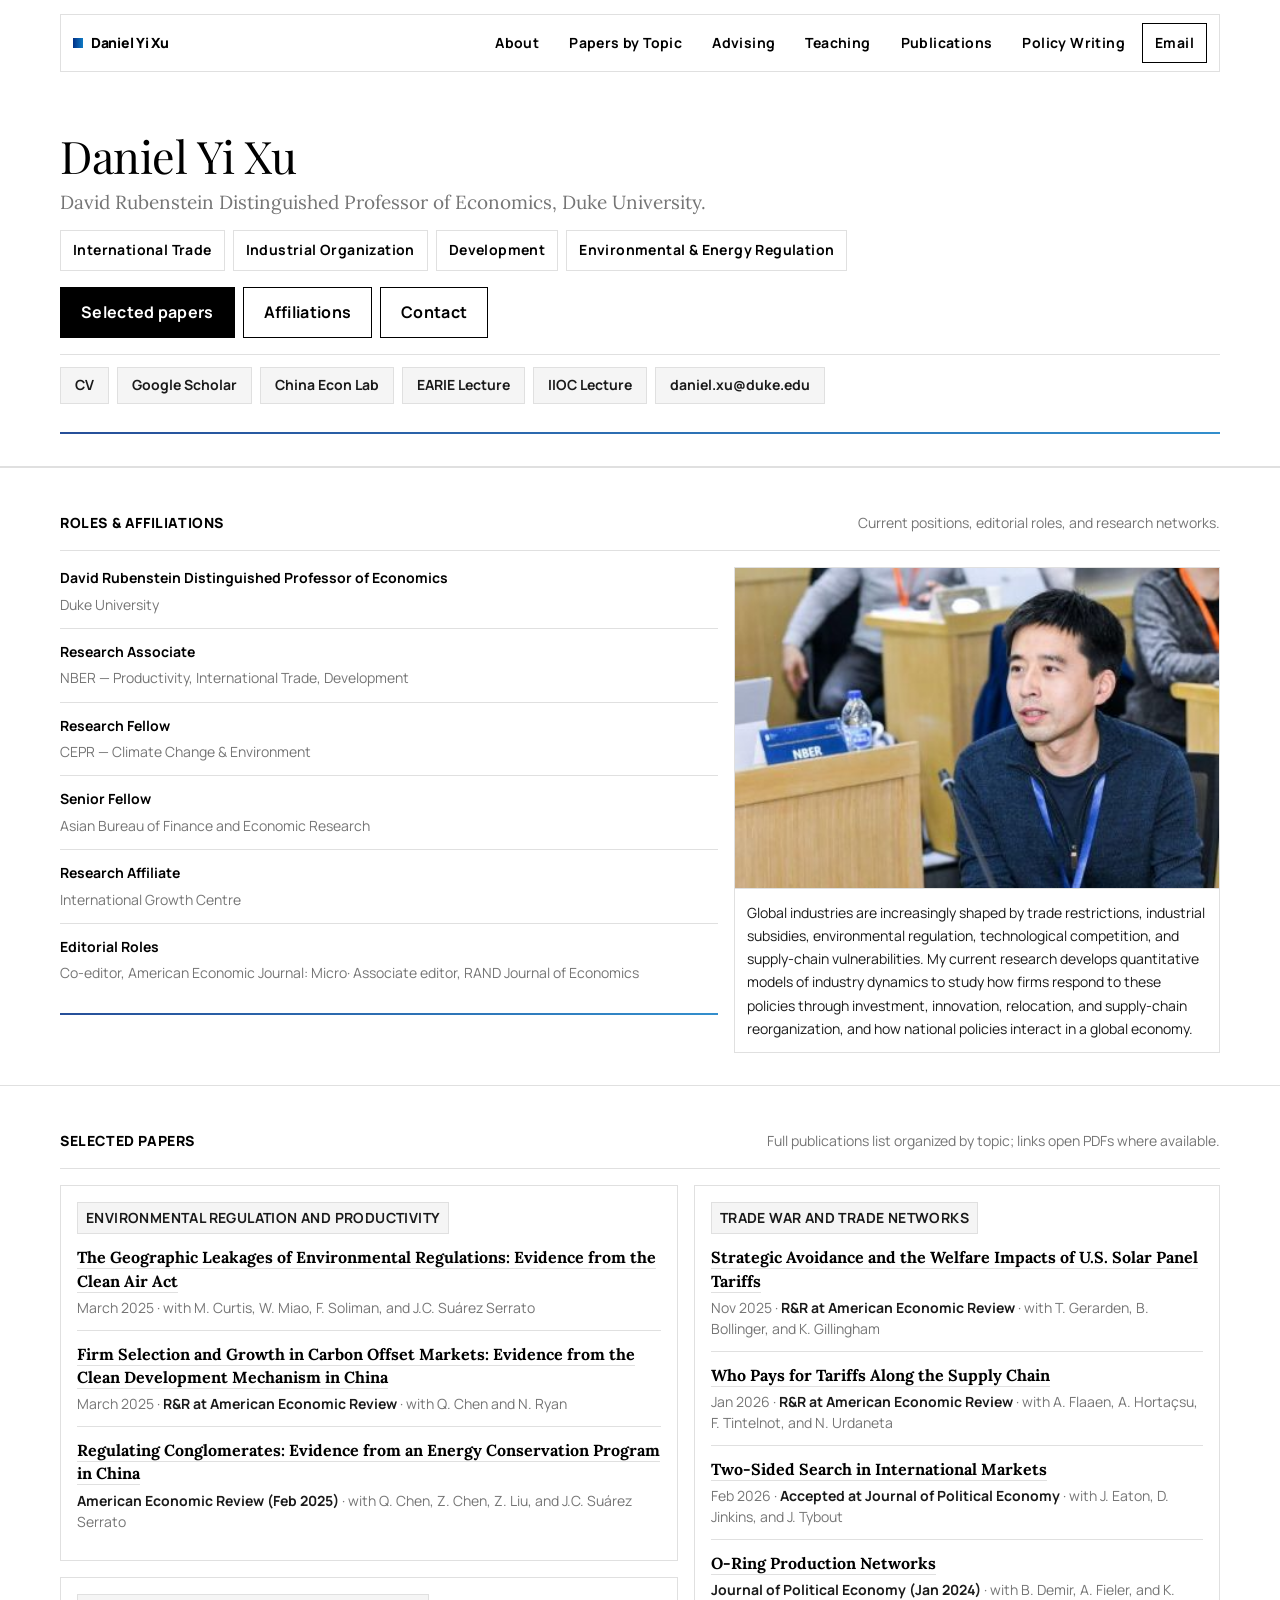
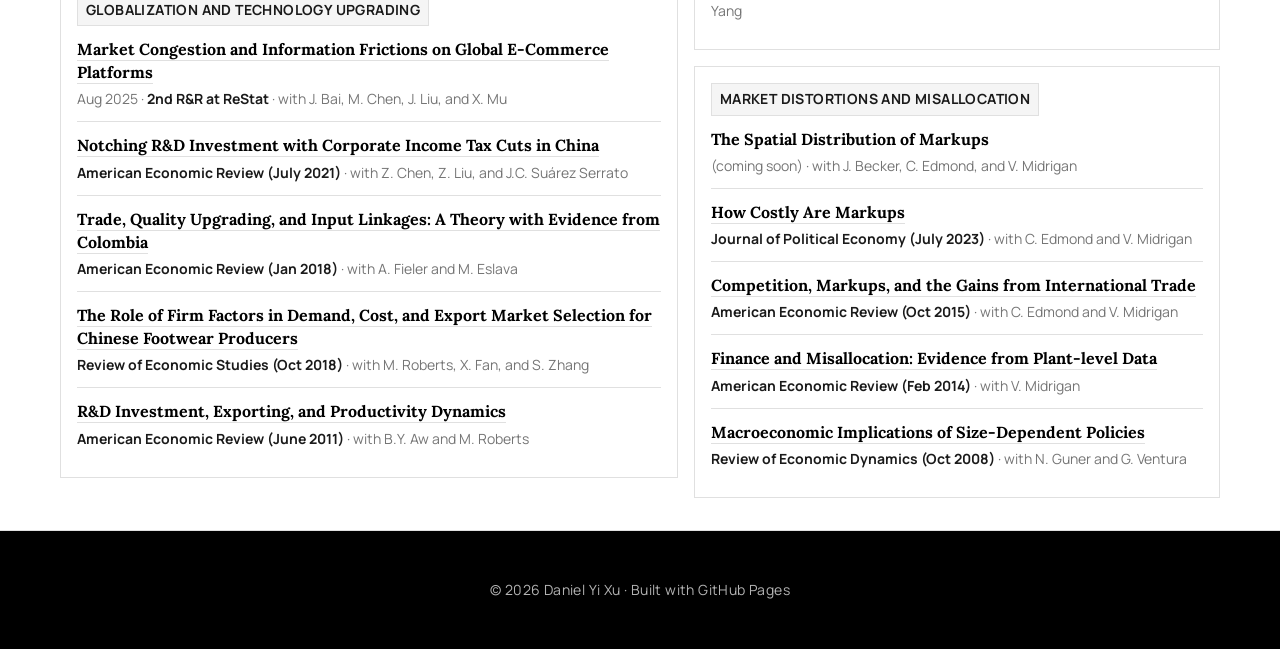
==== commit 142de983: "Comment out three homepage paper-topic cards Hide "Political Economy of Service Industries," "Fiscal" ====
--- a/index.html
+++ b/index.html
@@ -231,6 +231,7 @@
    -->
         </div>
          
+        <!--
         <div class="card">
             <h3><span class="tagline">Political Economy of Service Industries</span></h3>
 
@@ -249,6 +250,7 @@
               <div class="meta">March 2025 · <span class="journal">Accepted at Marketing Science</span> · with B. Xu and T. Guo</div>
             </div>
           </div>
+        -->
             
         </div>
 
@@ -318,6 +320,7 @@
     -->
           </div>
           
+         <!--
          <div class="card" >
             <h3><span class="tagline">Fiscal Incentives and Firm Dynamics </span></h3>
 
@@ -331,8 +334,10 @@
               <div class="meta"><span class="journal">Tax Policy and the Economy (Oct 2020)</span> · with Z. Chen, Y. He, Z. Liu, and J.C. Suárez Serrato</div>
             </div>
          </div>
-
-
+         -->
+
+
+          <!--
           <div class="card" >
             <h3><span class="tagline">Industry Evolution</span></h3>
 
@@ -355,14 +360,14 @@
               <strong><a href="https://www.dropbox.com/s/lpfcy1r0lx6gm9g/Dunne-Klimek-Roberts-Xu-2013.pdf" target="_blank" rel="noopener">Entry, Exit, and The Determinants of Market Structure</a></strong>
               <div class="meta"><span class="journal">Rand Journal of Economics (Fall 2013)</span> · with T. Dunne, S. Klimek, and M. Roberts</div>
             </div>
-     <!--
+
             <div class="paper">
               <strong><a href="https://www.dropbox.com/s/jnvupdquy5b8jvj/Dunne-Klimek-Roberts-Xu-2007.pdf" target="_blank" rel="noopener">The Dynamics of Market Structure and Market Size in Two Health Service Industries</a></strong>
               <div class="meta"><span class="journal">In Producer Dynamics (2007)</span> · with T. Dunne, S. Klimek, and M. Roberts</div>
             </div>
           </div>
-       -->
-            
+          -->
+
         </div>
     </div>
   </section>
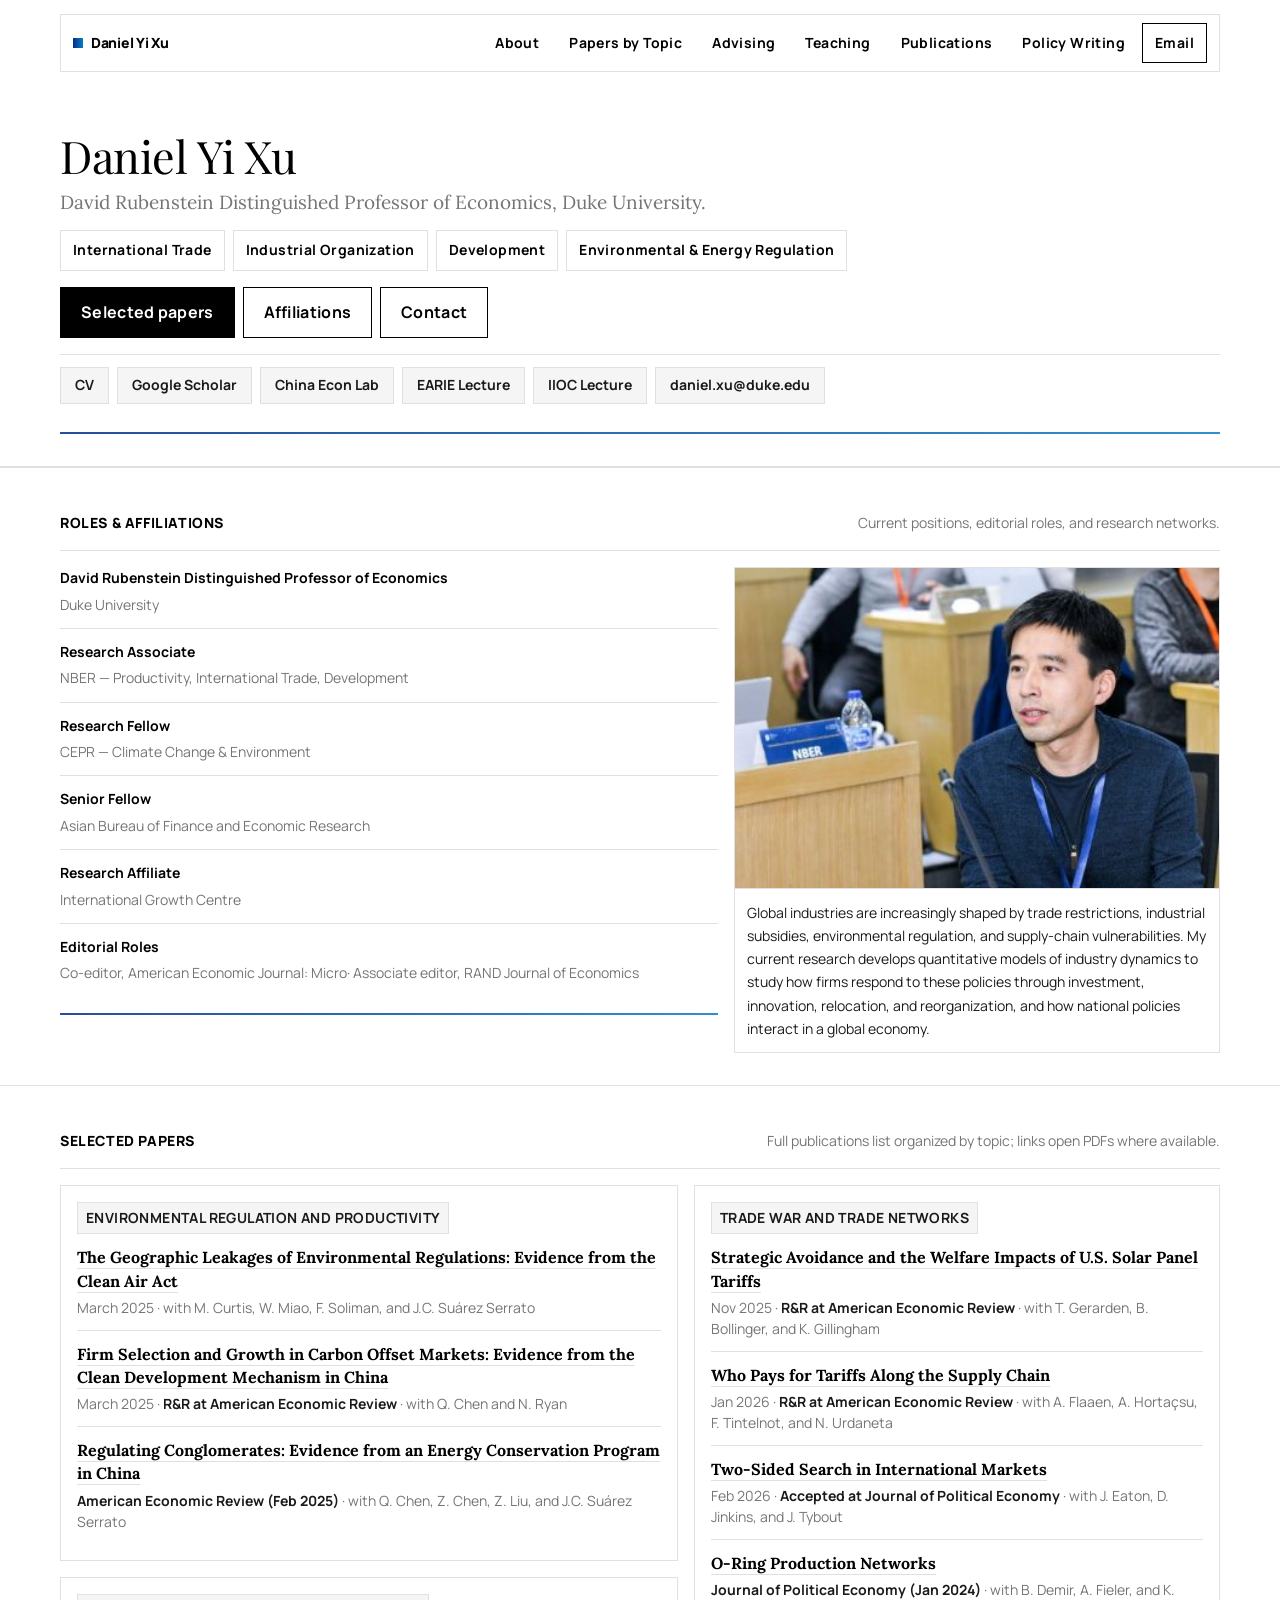
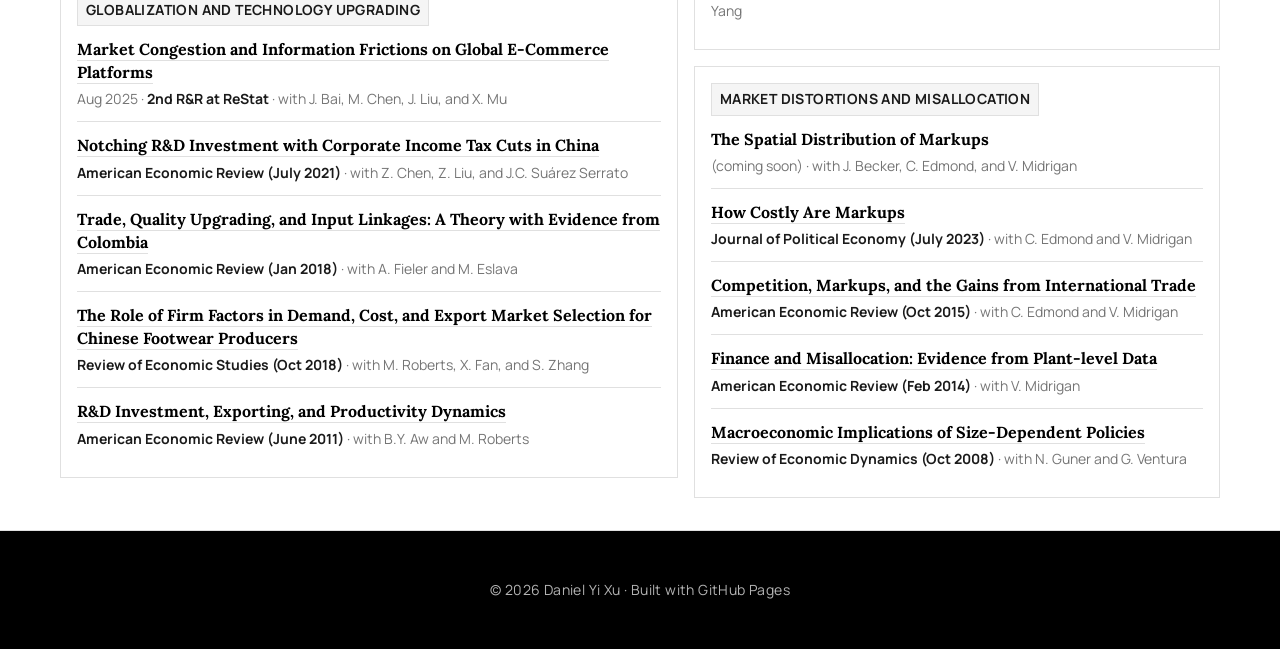
==== commit 17f38cae: "Trim bio paragraph wording" ====
--- a/index.html
+++ b/index.html
@@ -144,7 +144,7 @@
           <!--
           <p>My research uses large-scale micro-level data and structural industrial organization methods to study important questions at the intersection of international trade, innovation, and environmental policy. More recently, much of my work has integrated evidence from quasi-experiments and randomized controlled trials into quantitative analysis.</p>
           -->
-          <p>Global industries are increasingly shaped by trade restrictions, industrial subsidies, environmental regulation, technological competition, and supply-chain vulnerabilities. My current research develops quantitative models of industry dynamics to study how firms respond to these policies through investment, innovation, relocation, and supply-chain reorganization, and how national policies interact in a global economy.</p>
+          <p>Global industries are increasingly shaped by trade restrictions, industrial subsidies, environmental regulation, and supply-chain vulnerabilities. My current research develops quantitative models of industry dynamics to study how firms respond to these policies through investment, innovation, relocation, and reorganization, and how national policies interact in a global economy.</p>
         </aside>
       </div>
     </div>
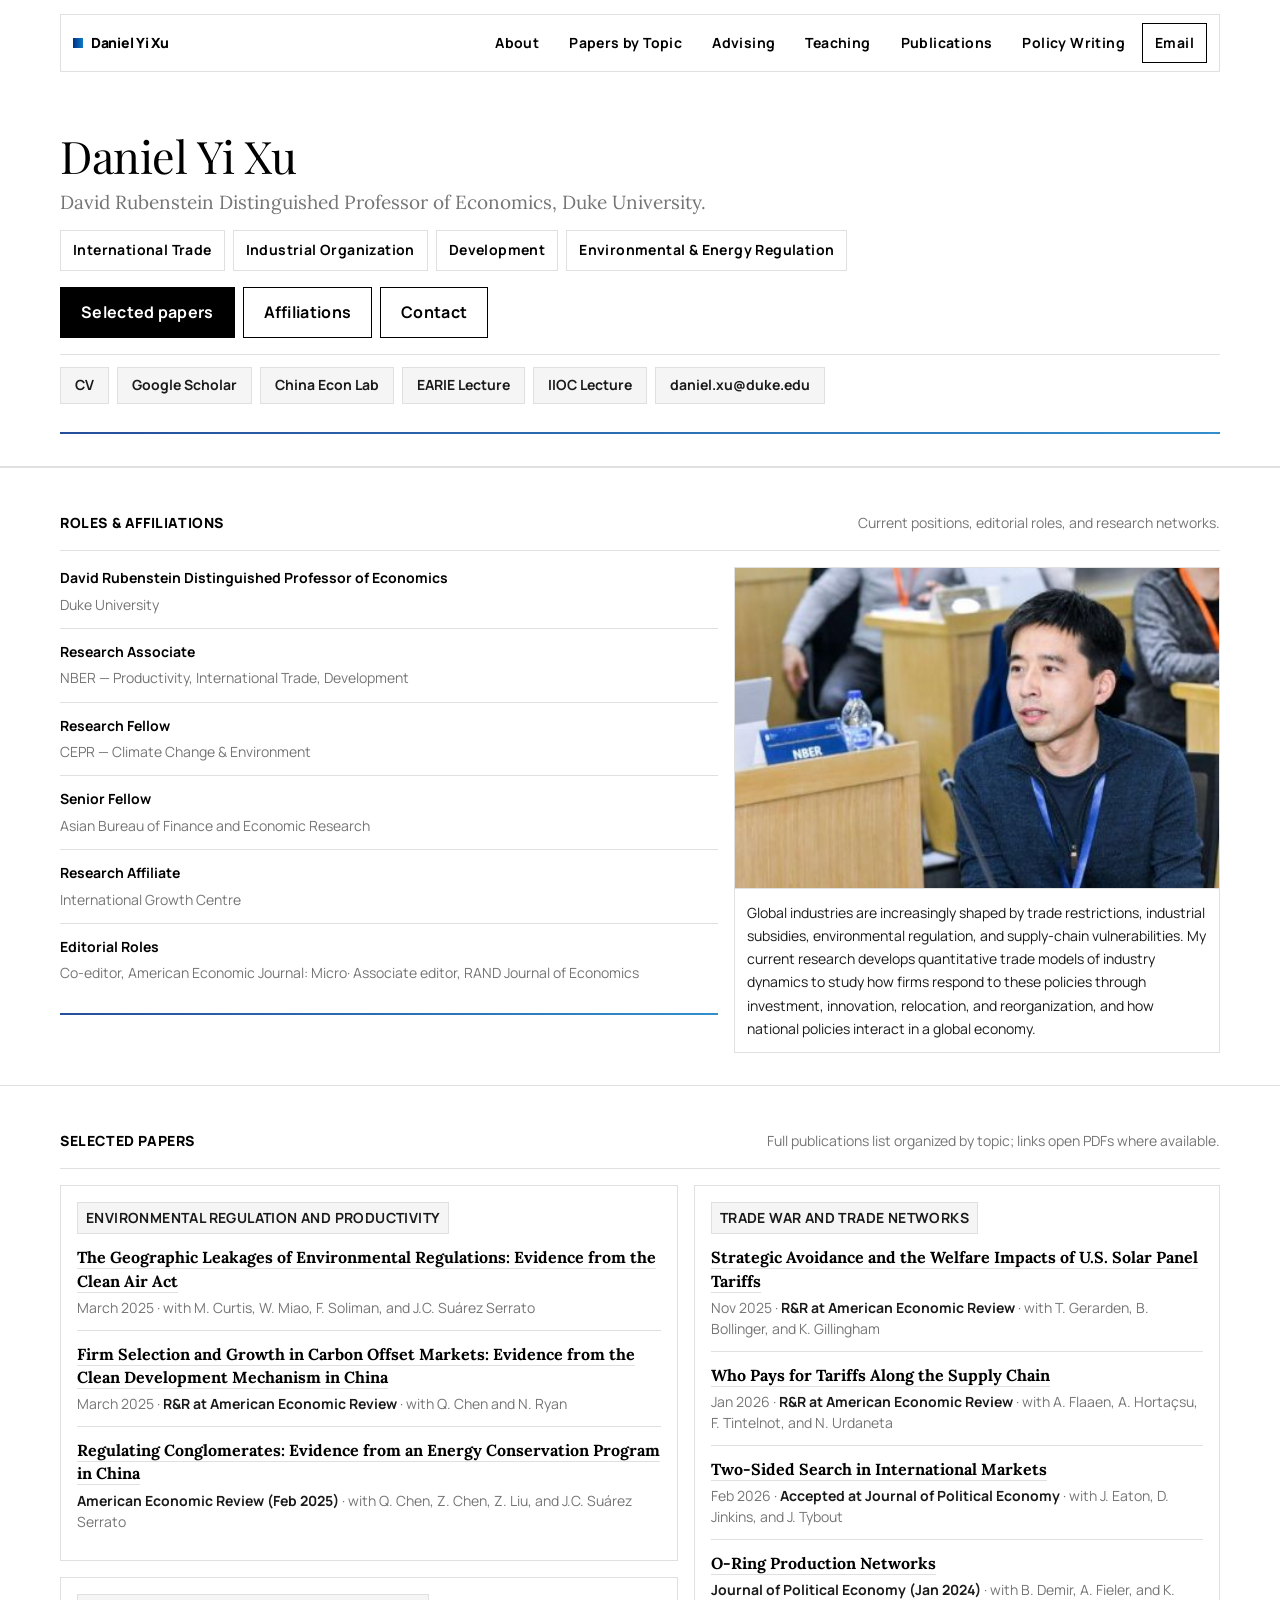
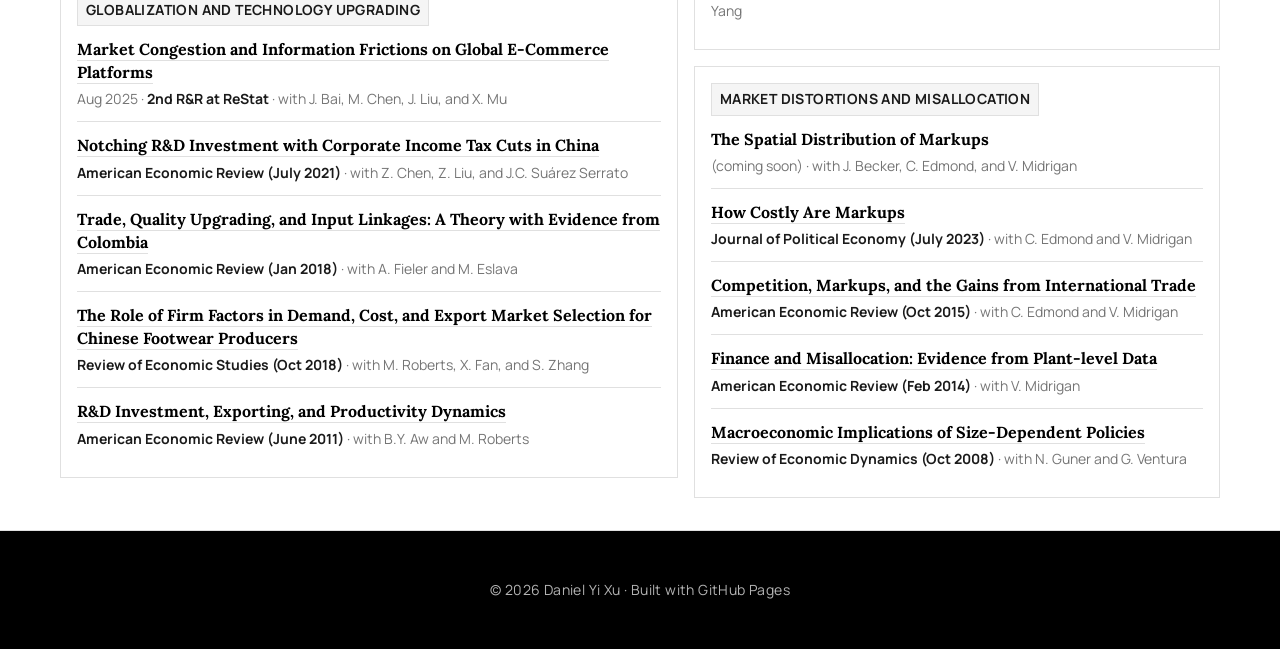
==== commit 92316ef4: "Add 'trade' to bio research description" ====
--- a/index.html
+++ b/index.html
@@ -144,7 +144,7 @@
           <!--
           <p>My research uses large-scale micro-level data and structural industrial organization methods to study important questions at the intersection of international trade, innovation, and environmental policy. More recently, much of my work has integrated evidence from quasi-experiments and randomized controlled trials into quantitative analysis.</p>
           -->
-          <p>Global industries are increasingly shaped by trade restrictions, industrial subsidies, environmental regulation, and supply-chain vulnerabilities. My current research develops quantitative models of industry dynamics to study how firms respond to these policies through investment, innovation, relocation, and reorganization, and how national policies interact in a global economy.</p>
+          <p>Global industries are increasingly shaped by trade restrictions, industrial subsidies, environmental regulation, and supply-chain vulnerabilities. My current research develops quantitative trade models of industry dynamics to study how firms respond to these policies through investment, innovation, relocation, and reorganization, and how national policies interact in a global economy.</p>
         </aside>
       </div>
     </div>
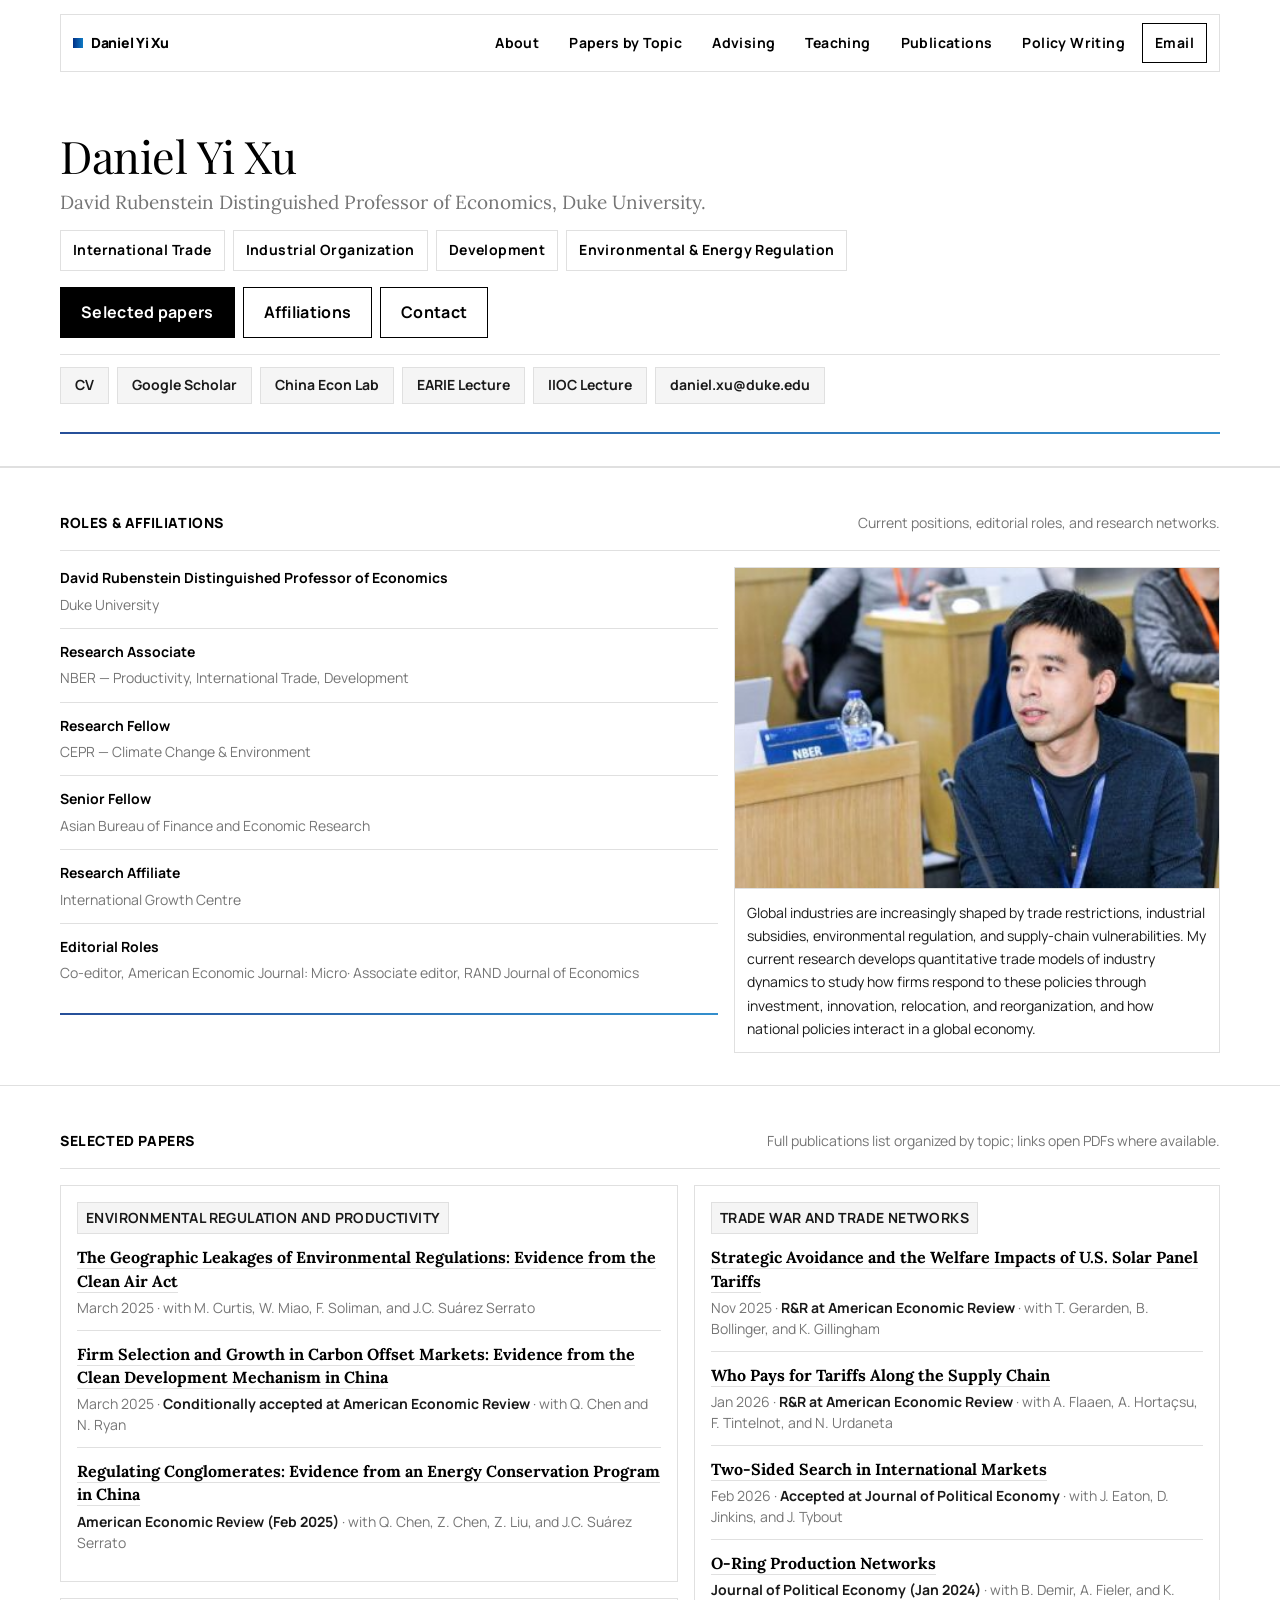
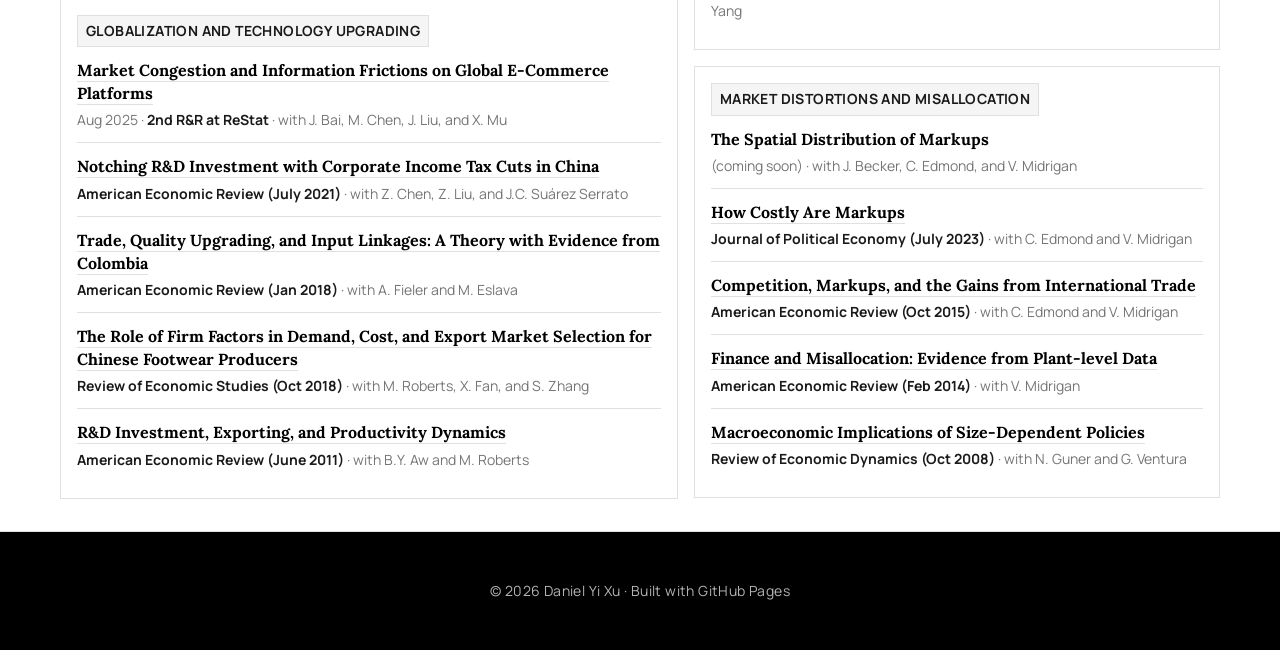
==== commit d658a850: "Update Carbon Offset Markets paper status to conditionally accepted at AER Co-Authored-By: Claude Op" ====
--- a/index.html
+++ b/index.html
@@ -170,7 +170,7 @@
 
             <div class="paper">
               <strong><a href="https://www.dropbox.com/scl/fi/vxu24aed3d02slluqds3m/Chen-Ryan-Xu.pdf?rlkey=q05k4uuviscj35edgf07rmm74&dl=0" target="_blank" rel="noopener">Firm Selection and Growth in Carbon Offset Markets: Evidence from the Clean Development Mechanism in China</a></strong>
-              <div class="meta">March 2025 · <span class="journal">R&amp;R at American Economic Review</span> · with Q. Chen and N. Ryan</div>
+              <div class="meta">March 2025 · <span class="journal">Conditionally accepted at American Economic Review</span> · with Q. Chen and N. Ryan</div>
             </div>
 
             <div class="paper">
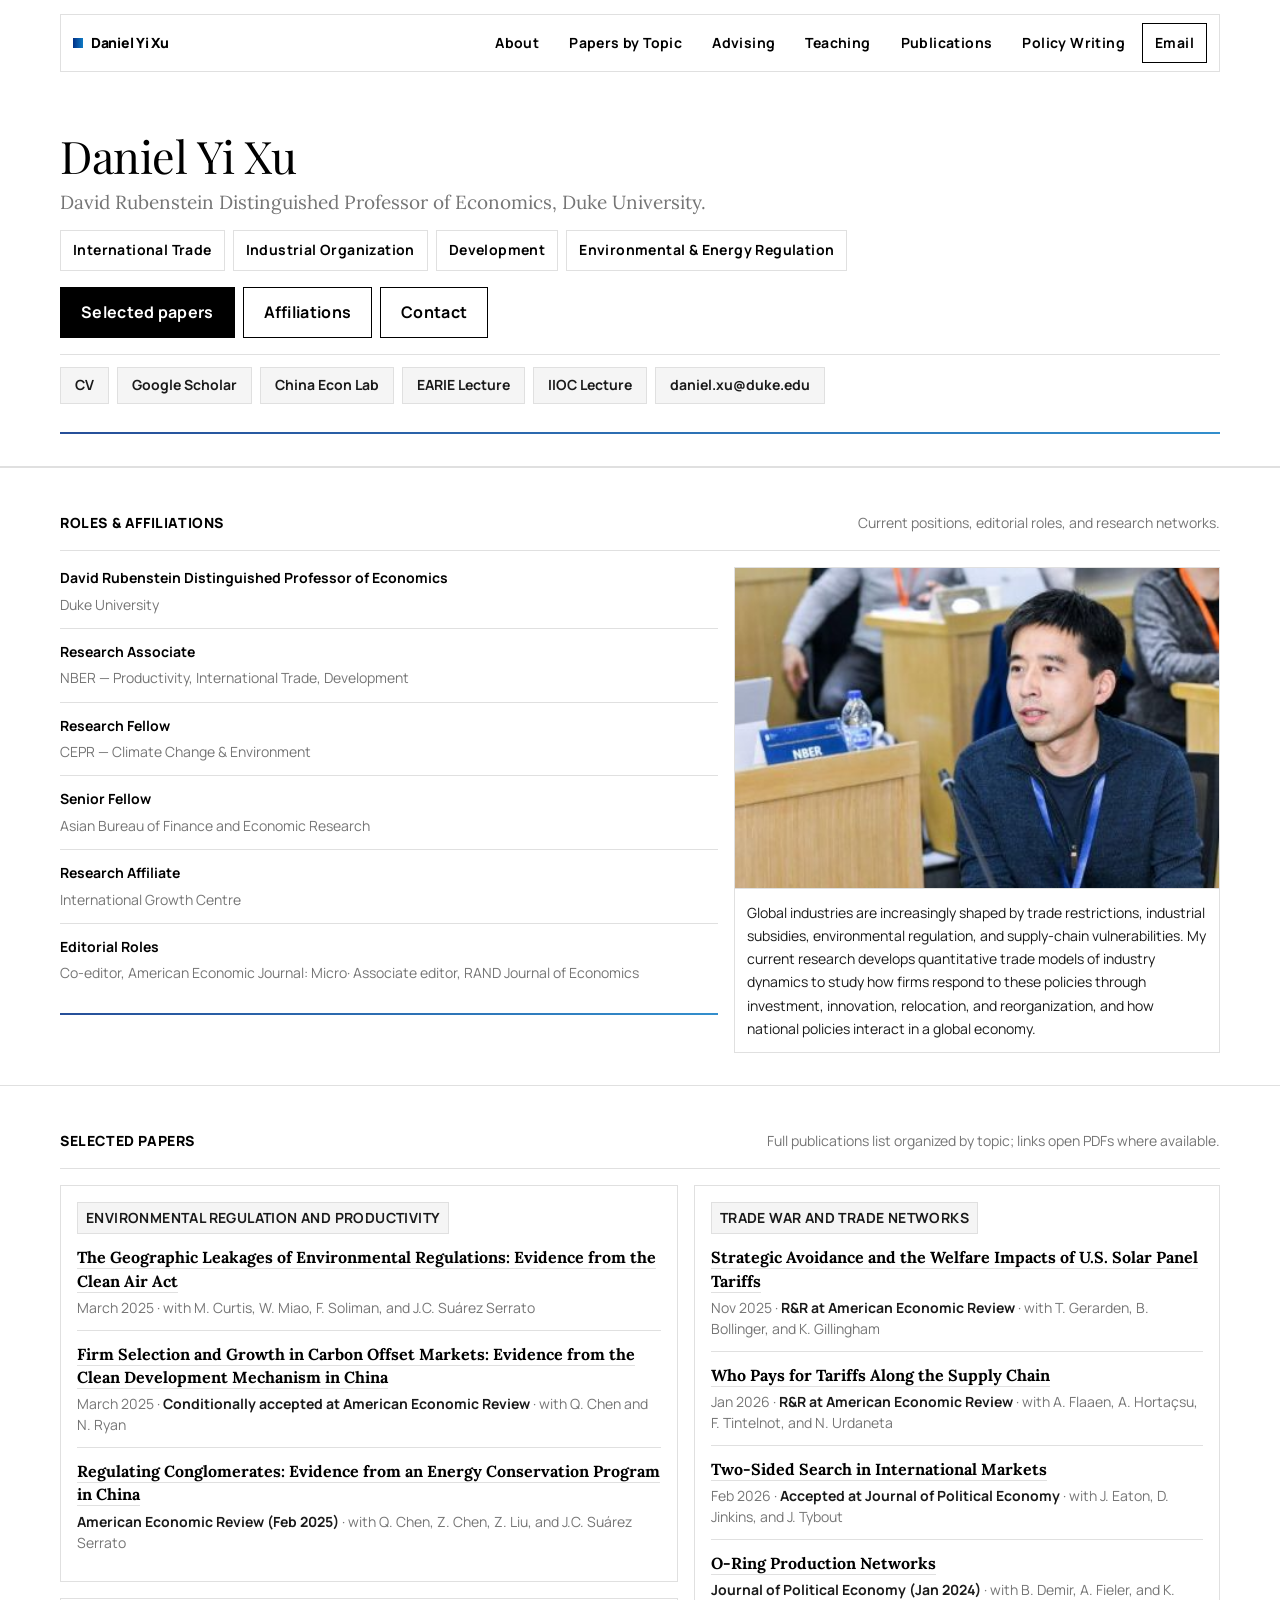
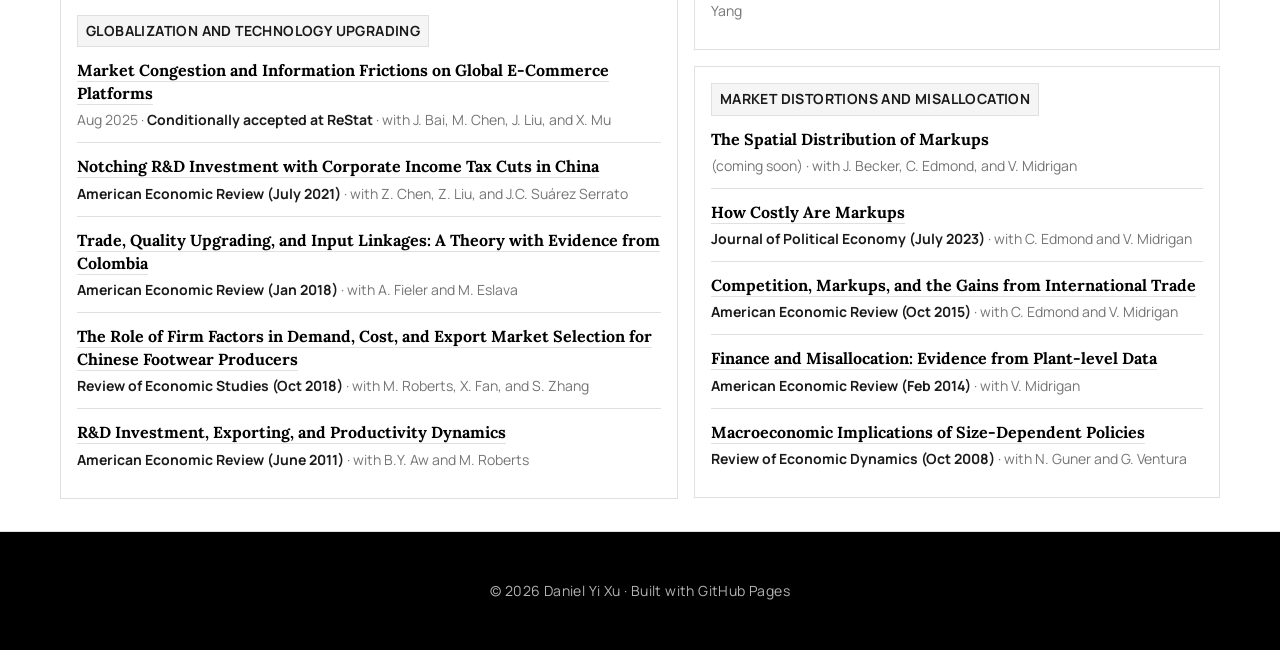
==== commit c5d1bea5: "Update E-Commerce Platforms paper status to conditionally accepted at ReStat Co-Authored-By: Claude " ====
--- a/index.html
+++ b/index.html
@@ -196,7 +196,7 @@
 
             <div class="paper">
               <strong><a href="https://www.dropbox.com/scl/fi/9sdbjlqqsr40at2hhdz5x/Bai-Chen-Liu-Mu-Xu-2025.pdf?rlkey=86dlleu9sfmfxmcr73o5r24b8&dl=0" target="_blank" rel="noopener">Market Congestion and Information Frictions on Global E-Commerce Platforms</a></strong>
-              <div class="meta">Aug 2025 · <span class="journal">2nd R&amp;R at ReStat</span> · with J. Bai, M. Chen, J. Liu, and X. Mu</div>
+              <div class="meta">Aug 2025 · <span class="journal">Conditionally accepted at ReStat</span> · with J. Bai, M. Chen, J. Liu, and X. Mu</div>
             </div>
   
             <div class="paper">
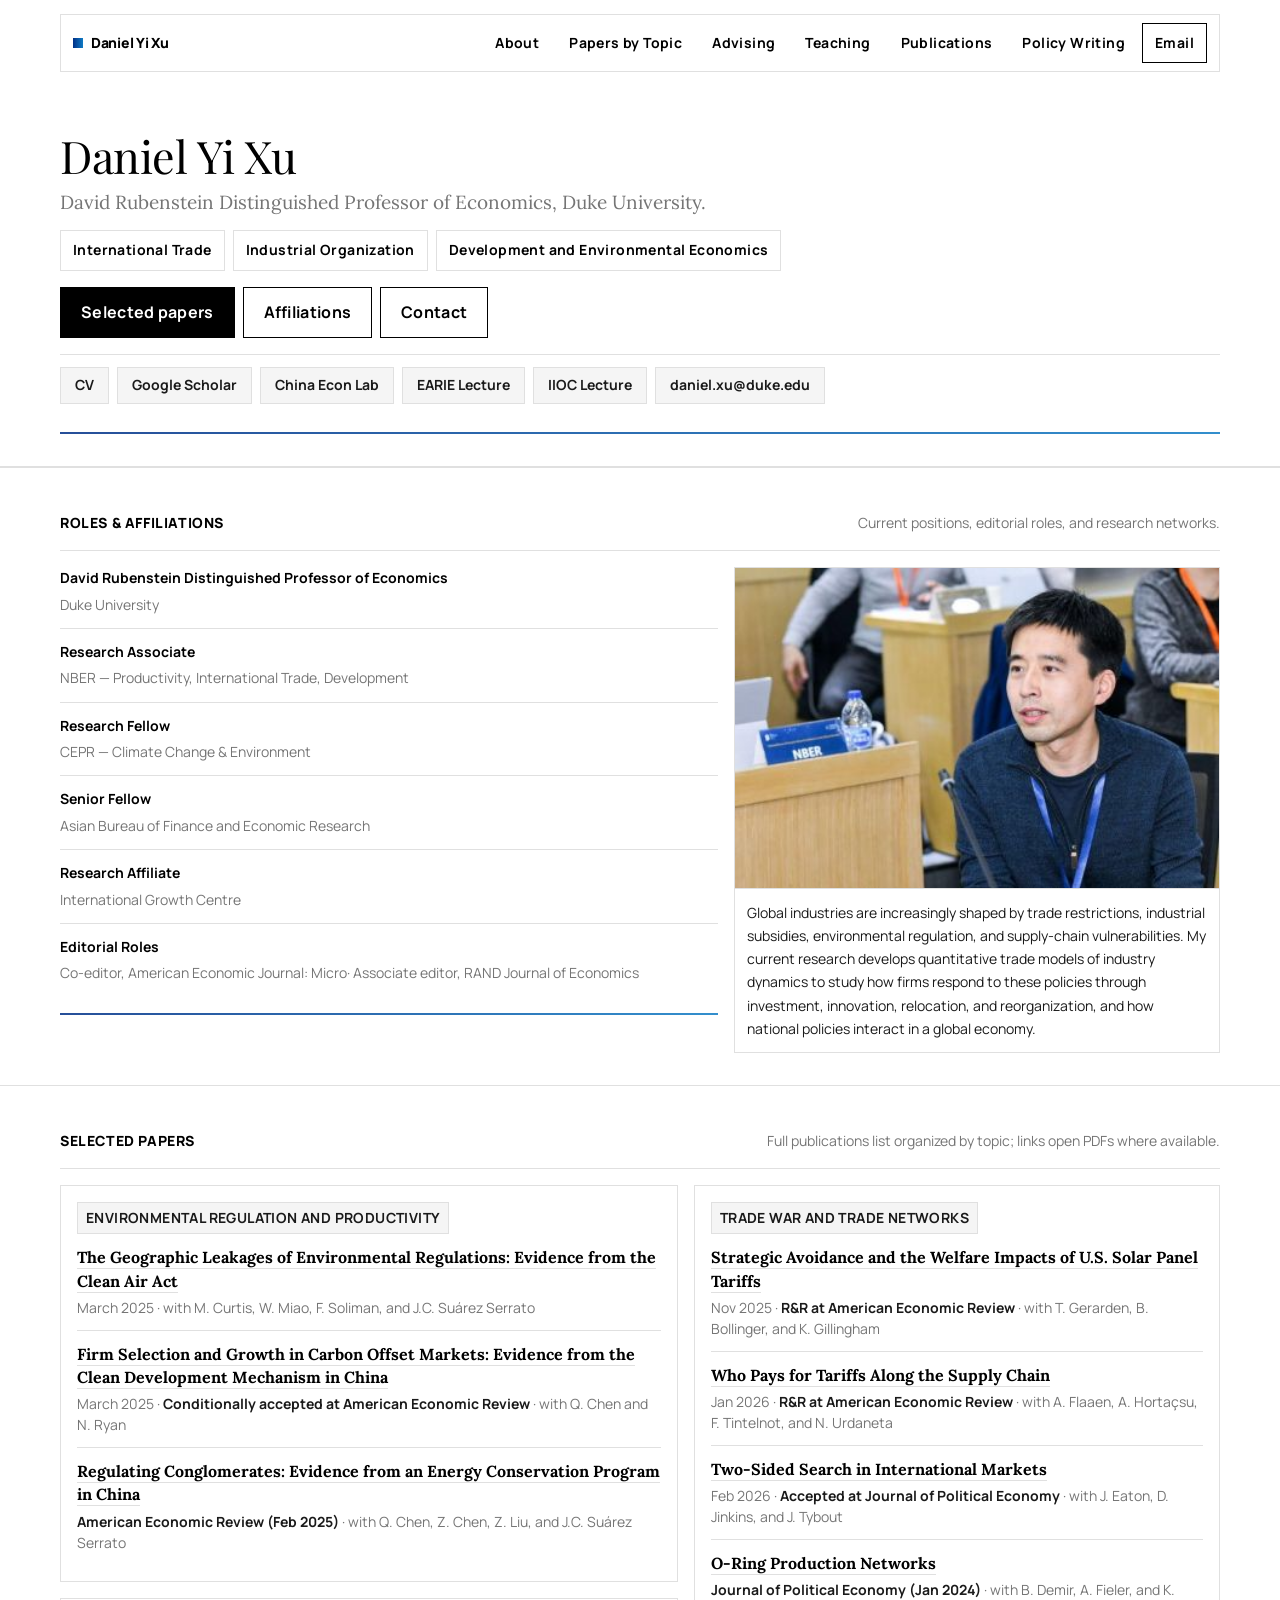
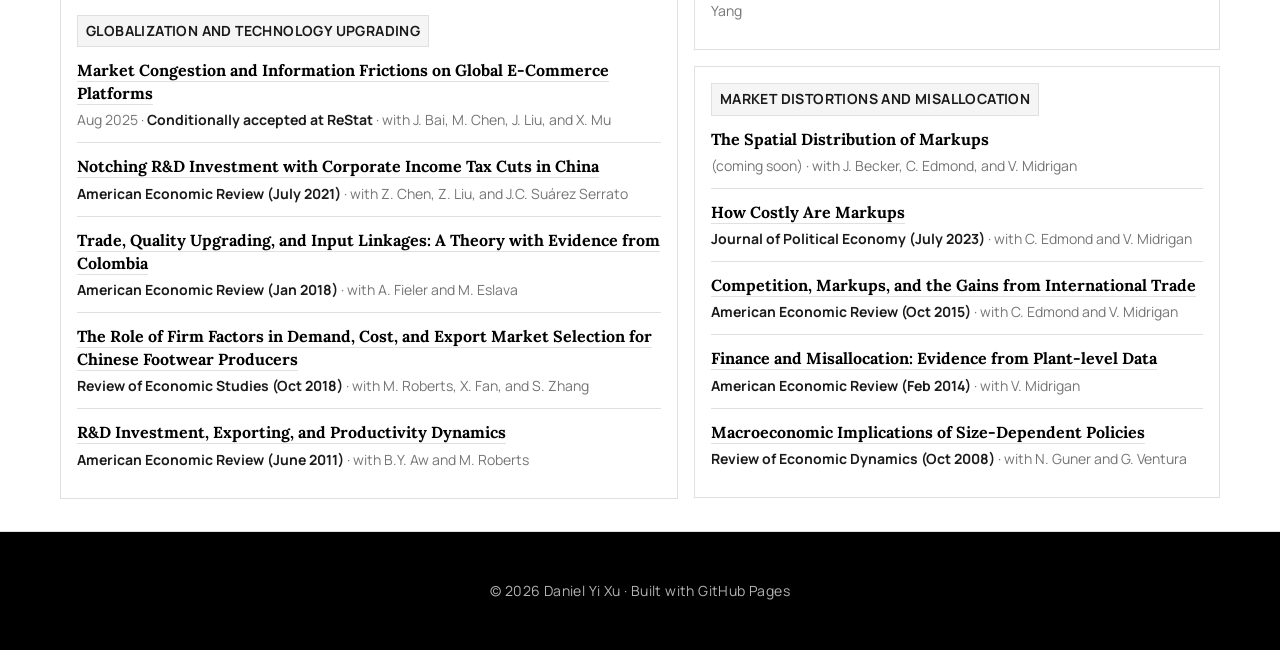
==== commit 9f957acc: "Combine Development and Environmental Economics into one research field Research area chips now read" ====
--- a/index.html
+++ b/index.html
@@ -4,16 +4,16 @@
   <meta charset="utf-8" />
   <meta name="viewport" content="width=device-width,initial-scale=1" />
   <title>Daniel Yi Xu</title>
-  <meta name="description" content="Research page of Daniel Yi Xu — International Trade, Industrial Organization, Development, and Environmental/Energy policy." />
+  <meta name="description" content="Research page of Daniel Yi Xu — International Trade, Industrial Organization, Development and Environmental Economics." />
 
   <meta property="og:type" content="website" />
   <meta property="og:title" content="Daniel Yi Xu" />
-  <meta property="og:description" content="Research page of Daniel Yi Xu — International Trade, Industrial Organization, Development, and Environmental/Energy policy." />
+  <meta property="og:description" content="Research page of Daniel Yi Xu — International Trade, Industrial Organization, Development and Environmental Economics." />
   <meta property="og:url" content="https://www.danielyixu.com/" />
   <meta property="og:image" content="https://www.danielyixu.com/profile.jpg" />
   <meta name="twitter:card" content="summary" />
   <meta name="twitter:title" content="Daniel Yi Xu" />
-  <meta name="twitter:description" content="Research page of Daniel Yi Xu — International Trade, Industrial Organization, Development, and Environmental/Energy policy." />
+  <meta name="twitter:description" content="Research page of Daniel Yi Xu — International Trade, Industrial Organization, Development and Environmental Economics." />
   <meta name="twitter:image" content="https://www.danielyixu.com/profile.jpg" />
 
   <link rel="preconnect" href="https://fonts.googleapis.com">
@@ -68,8 +68,7 @@
       <div class="chips" aria-label="Research areas">
         <span class="chip">International Trade</span>
         <span class="chip">Industrial Organization</span>
-        <span class="chip">Development</span>
-        <span class="chip">Environmental &amp; Energy Regulation</span>
+        <span class="chip">Development and Environmental Economics</span>
       </div>
   
       <div class="cta-row" aria-label="Primary actions">
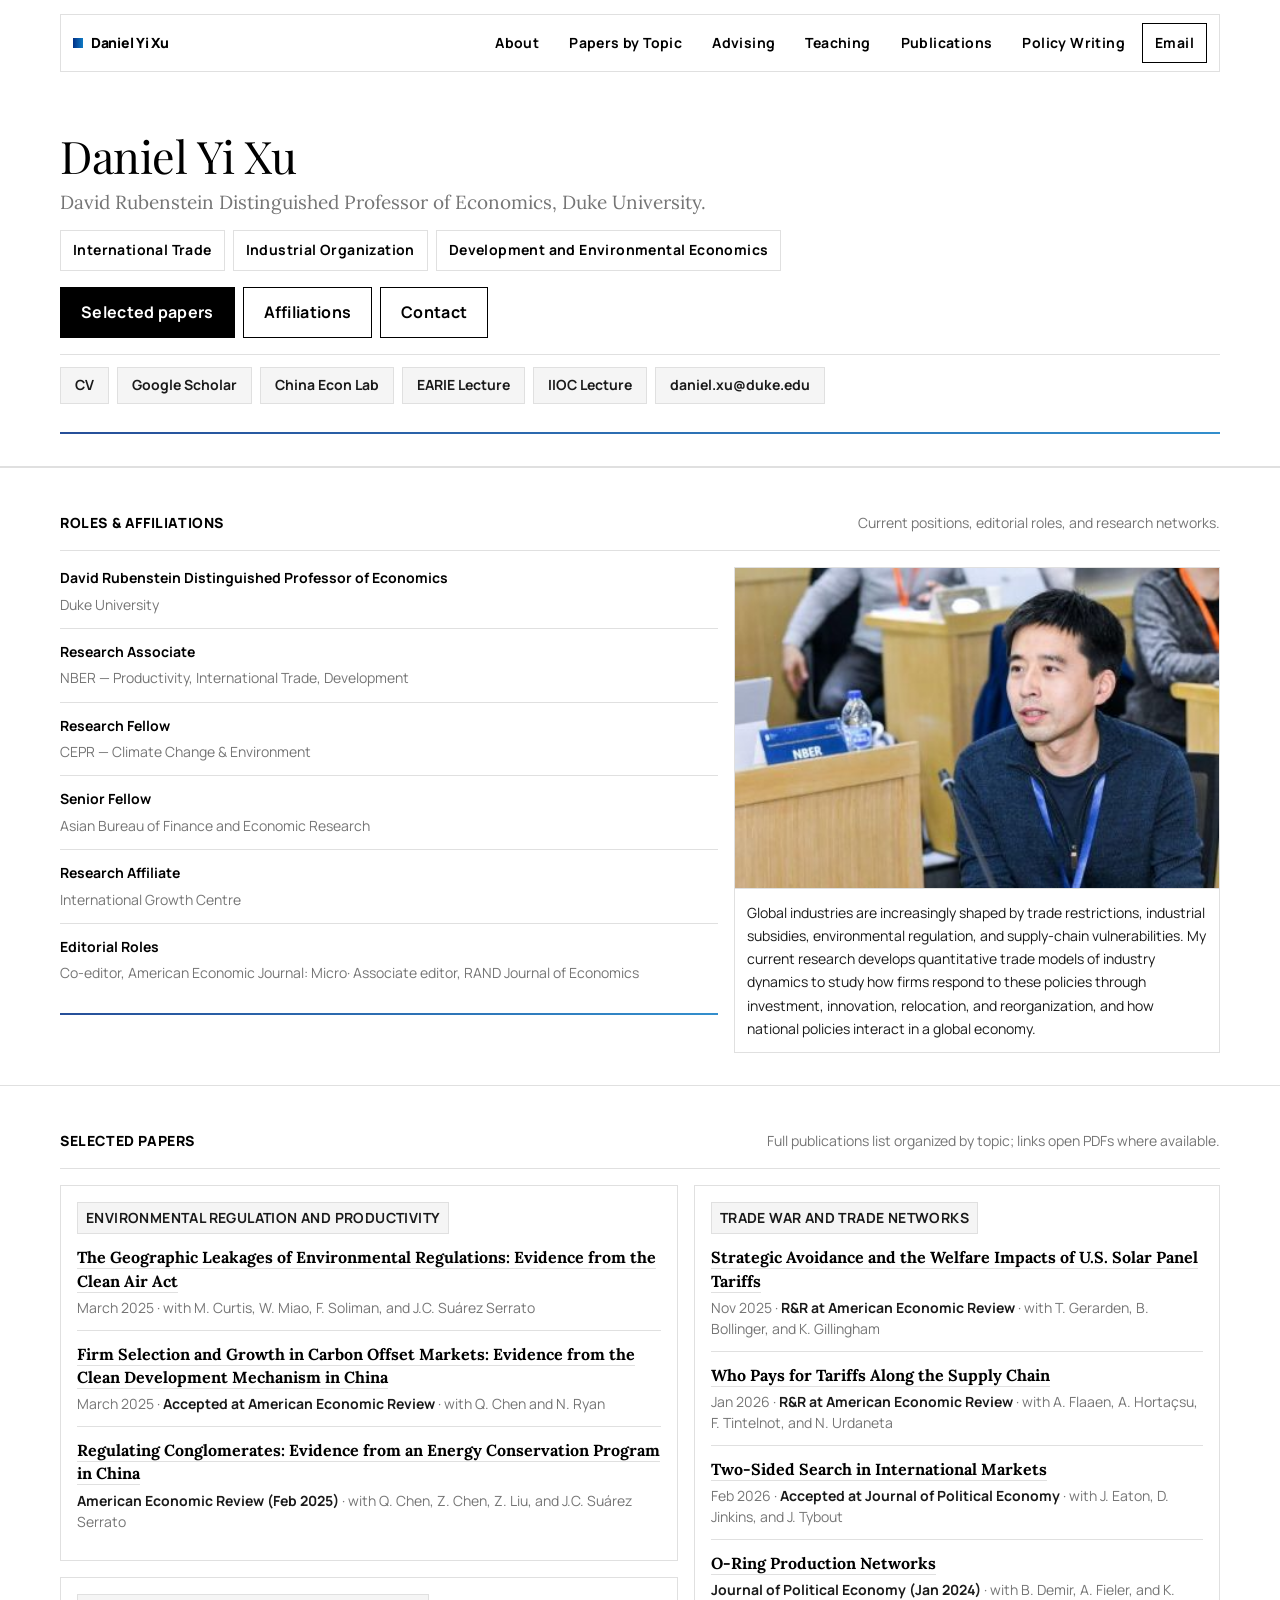
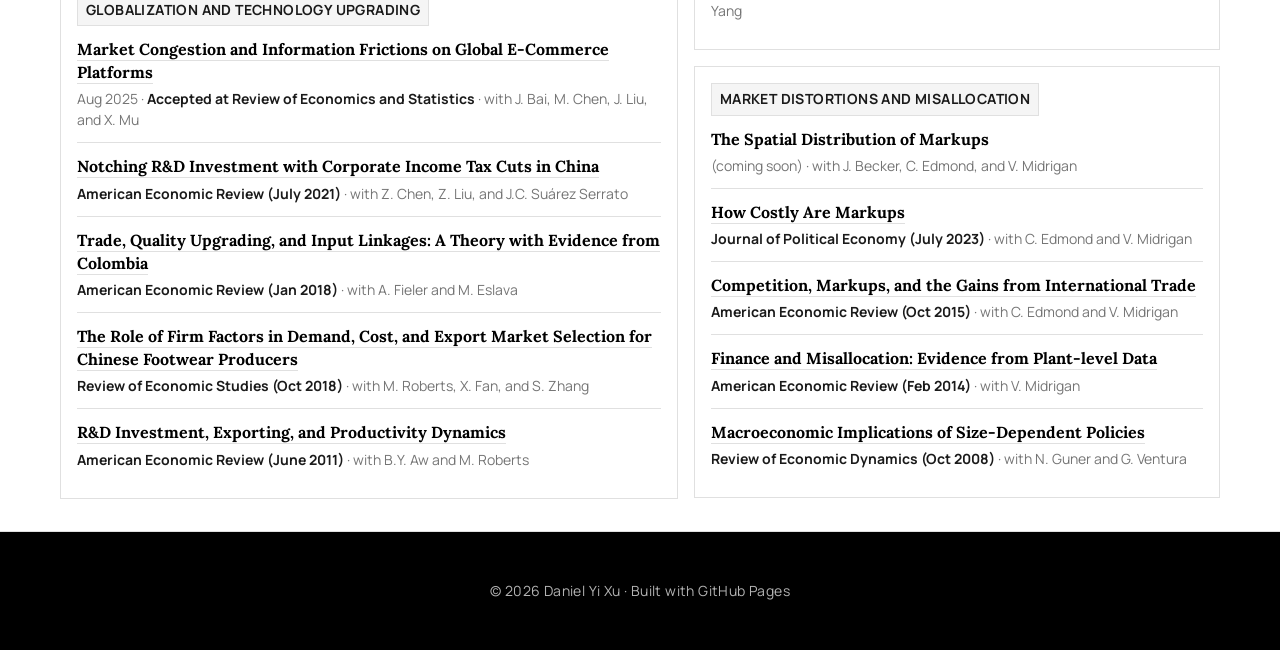
==== commit 5d54ef8b: "Mark carbon offsets (AER) and e-commerce (ReStat) papers as accepted; move to 2026 Co-Authored-By: C" ====
--- a/index.html
+++ b/index.html
@@ -169,7 +169,7 @@
 
             <div class="paper">
               <strong><a href="https://www.dropbox.com/scl/fi/vxu24aed3d02slluqds3m/Chen-Ryan-Xu.pdf?rlkey=q05k4uuviscj35edgf07rmm74&dl=0" target="_blank" rel="noopener">Firm Selection and Growth in Carbon Offset Markets: Evidence from the Clean Development Mechanism in China</a></strong>
-              <div class="meta">March 2025 · <span class="journal">Conditionally accepted at American Economic Review</span> · with Q. Chen and N. Ryan</div>
+              <div class="meta">March 2025 · <span class="journal">Accepted at American Economic Review</span> · with Q. Chen and N. Ryan</div>
             </div>
 
             <div class="paper">
@@ -195,7 +195,7 @@
 
             <div class="paper">
               <strong><a href="https://www.dropbox.com/scl/fi/9sdbjlqqsr40at2hhdz5x/Bai-Chen-Liu-Mu-Xu-2025.pdf?rlkey=86dlleu9sfmfxmcr73o5r24b8&dl=0" target="_blank" rel="noopener">Market Congestion and Information Frictions on Global E-Commerce Platforms</a></strong>
-              <div class="meta">Aug 2025 · <span class="journal">Conditionally accepted at ReStat</span> · with J. Bai, M. Chen, J. Liu, and X. Mu</div>
+              <div class="meta">Aug 2025 · <span class="journal">Accepted at Review of Economics and Statistics</span> · with J. Bai, M. Chen, J. Liu, and X. Mu</div>
             </div>
   
             <div class="paper">
--- a/site.css
+++ b/site.css
@@ -820,6 +820,8 @@
 }
 .teaching-list li:first-child { border-top: 0; }
 .teaching-list strong { font-weight: 800; }
+.teaching-list .topic-list { margin: var(--sp-sm) 0 0; padding-left: 1.5em; }
+.teaching-list .topic-list li { padding: 4px 0; border-top: 0; }
 
 /* ============================================================
    Footer
